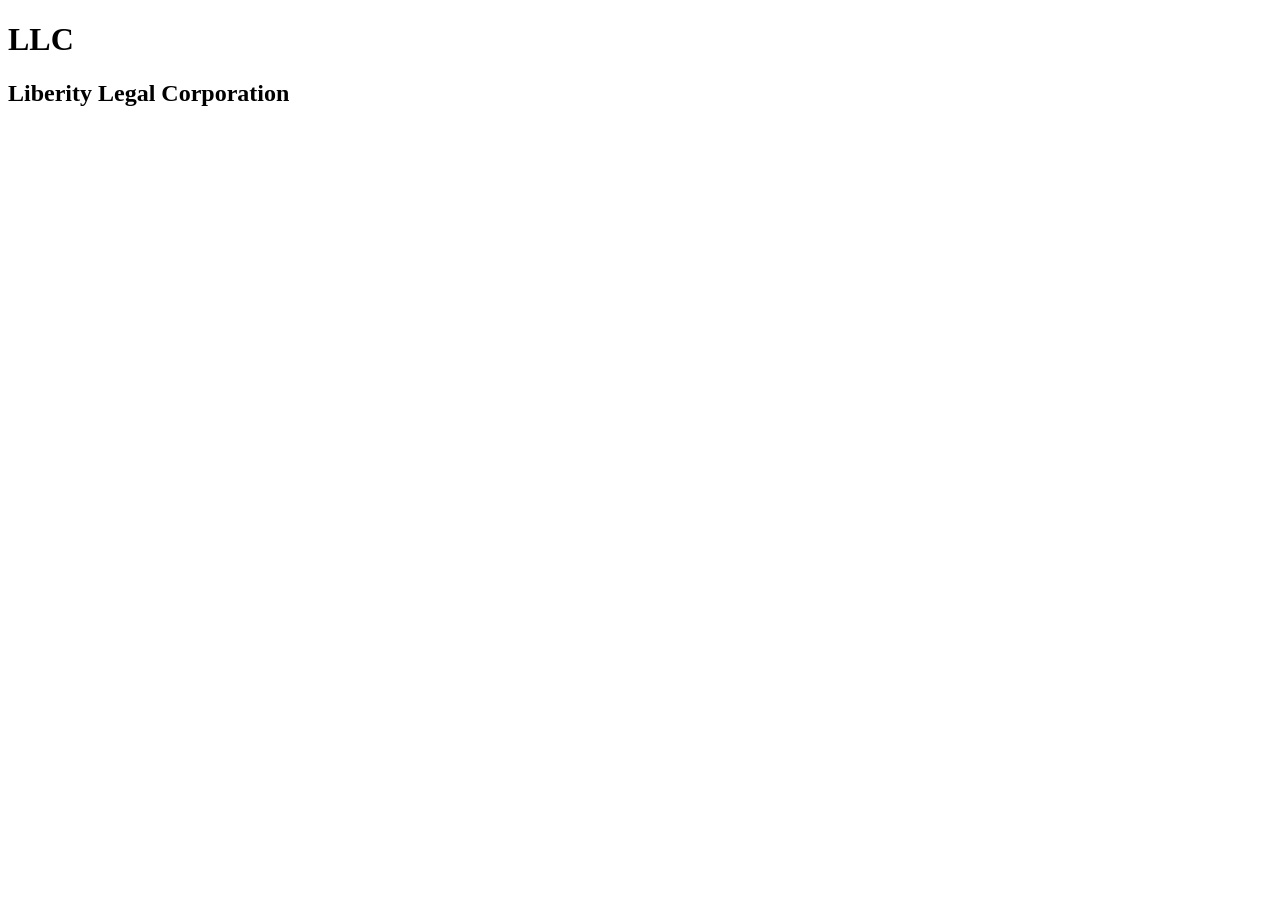
==== index (1).html @ 908a9dc0 "titulo de pagina" ====
<!DOCTYPE html>
<html lang="en">
<head>
    <meta charset="UTF-8">
    <meta name="viewport" content="width=device-width, initial-scale=1.0">
    <title>Document</title>
</head>
<body>
    <h1>LLC</h1>
    <h2>Liberity Legal Corporation</h2>
    
</body>
</html>
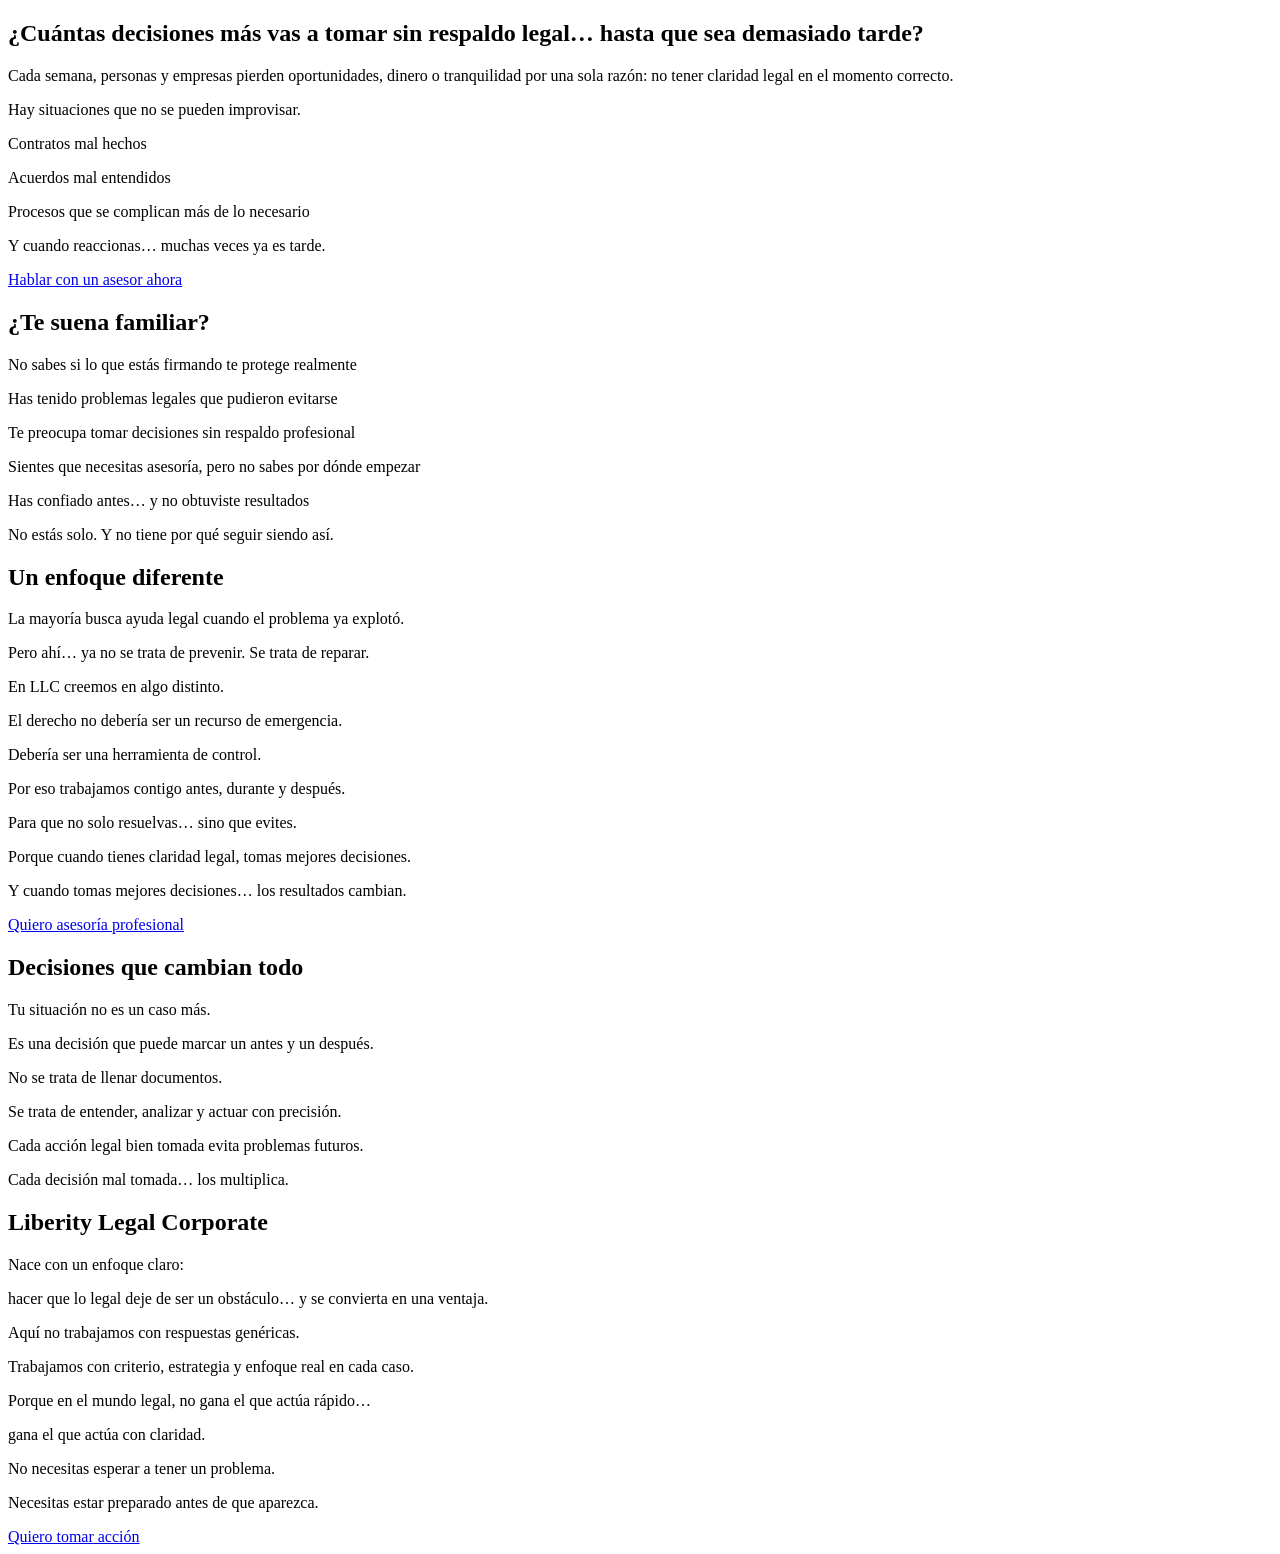
==== commit 3fbca017: "Informacion de pagina" ====
--- a/index (1).html
+++ b/index (1).html
@@ -1,13 +1,107 @@
 <!DOCTYPE html>
-<html lang="en">
+<html lang="es">
 <head>
     <meta charset="UTF-8">
     <meta name="viewport" content="width=device-width, initial-scale=1.0">
-    <title>Document</title>
+    <title>LLC - Asesoría Legal</title>
 </head>
 <body>
-    <h1>LLC</h1>
-    <h2>Liberity Legal Corporation</h2>
-    
+
+<section>
+    <div>
+        <h1>¿Cuántas decisiones más vas a tomar sin respaldo legal… hasta que sea demasiado tarde?</h1>
+        <p>Cada semana, personas y empresas pierden oportunidades, dinero o tranquilidad por una sola razón: no tener claridad legal en el momento correcto.</p>
+        <p>Hay situaciones que no se pueden improvisar.</p>
+
+        <div>
+            <p>Contratos mal hechos</p>
+            <p>Acuerdos mal entendidos</p>
+            <p>Procesos que se complican más de lo necesario</p>
+        </div>
+
+        <p>Y cuando reaccionas… muchas veces ya es tarde.</p>
+        <div>
+            <a href="#">Hablar con un asesor ahora</a>
+        </div>
+    </div>
+</section>
+
+<section>
+    <div>
+        <h2>¿Te suena familiar?</h2>
+
+        <div>
+            <p>No sabes si lo que estás firmando te protege realmente</p>
+            <p>Has tenido problemas legales que pudieron evitarse</p>
+            <p>Te preocupa tomar decisiones sin respaldo profesional</p>
+            <p>Sientes que necesitas asesoría, pero no sabes por dónde empezar</p>
+            <p>Has confiado antes… y no obtuviste resultados</p>
+        </div>
+
+        <p>No estás solo. Y no tiene por qué seguir siendo así.</p>
+    </div>
+</section>
+
+<section>
+    <div>
+        <h2>Un enfoque diferente</h2>
+
+        <p>La mayoría busca ayuda legal cuando el problema ya explotó.</p>
+        <p>Pero ahí… ya no se trata de prevenir. Se trata de reparar.</p>
+
+        <p>En LLC creemos en algo distinto.</p>
+
+        <p>El derecho no debería ser un recurso de emergencia.</p>
+        <p>Debería ser una herramienta de control.</p>
+
+        <p>Por eso trabajamos contigo antes, durante y después.</p>
+        <p>Para que no solo resuelvas… sino que evites.</p>
+
+        <p>Porque cuando tienes claridad legal, tomas mejores decisiones.</p>
+        <p>Y cuando tomas mejores decisiones… los resultados cambian.</p>
+
+        <div>
+            <a href="#">Quiero asesoría profesional</a>
+        </div>
+    </div>
+</section>
+
+<section>
+    <div>
+        <h2>Decisiones que cambian todo</h2>
+
+        <p>Tu situación no es un caso más.</p>
+        <p>Es una decisión que puede marcar un antes y un después.</p>
+
+        <p>No se trata de llenar documentos.</p>
+        <p>Se trata de entender, analizar y actuar con precisión.</p>
+
+        <p>Cada acción legal bien tomada evita problemas futuros.</p>
+        <p>Cada decisión mal tomada… los multiplica.</p>
+    </div>
+</section>
+
+<section>
+    <div>
+        <h2>Liberity Legal Corporate</h2>
+
+        <p>Nace con un enfoque claro:</p>
+        <p>hacer que lo legal deje de ser un obstáculo… y se convierta en una ventaja.</p>
+
+        <p>Aquí no trabajamos con respuestas genéricas.</p>
+        <p>Trabajamos con criterio, estrategia y enfoque real en cada caso.</p>
+
+        <p>Porque en el mundo legal, no gana el que actúa rápido…</p>
+        <p>gana el que actúa con claridad.</p>
+
+        <p>No necesitas esperar a tener un problema.</p>
+        <p>Necesitas estar preparado antes de que aparezca.</p>
+
+        <div>
+            <a href="#">Quiero tomar acción</a>
+        </div>
+    </div>
+</section>
+
 </body>
 </html>
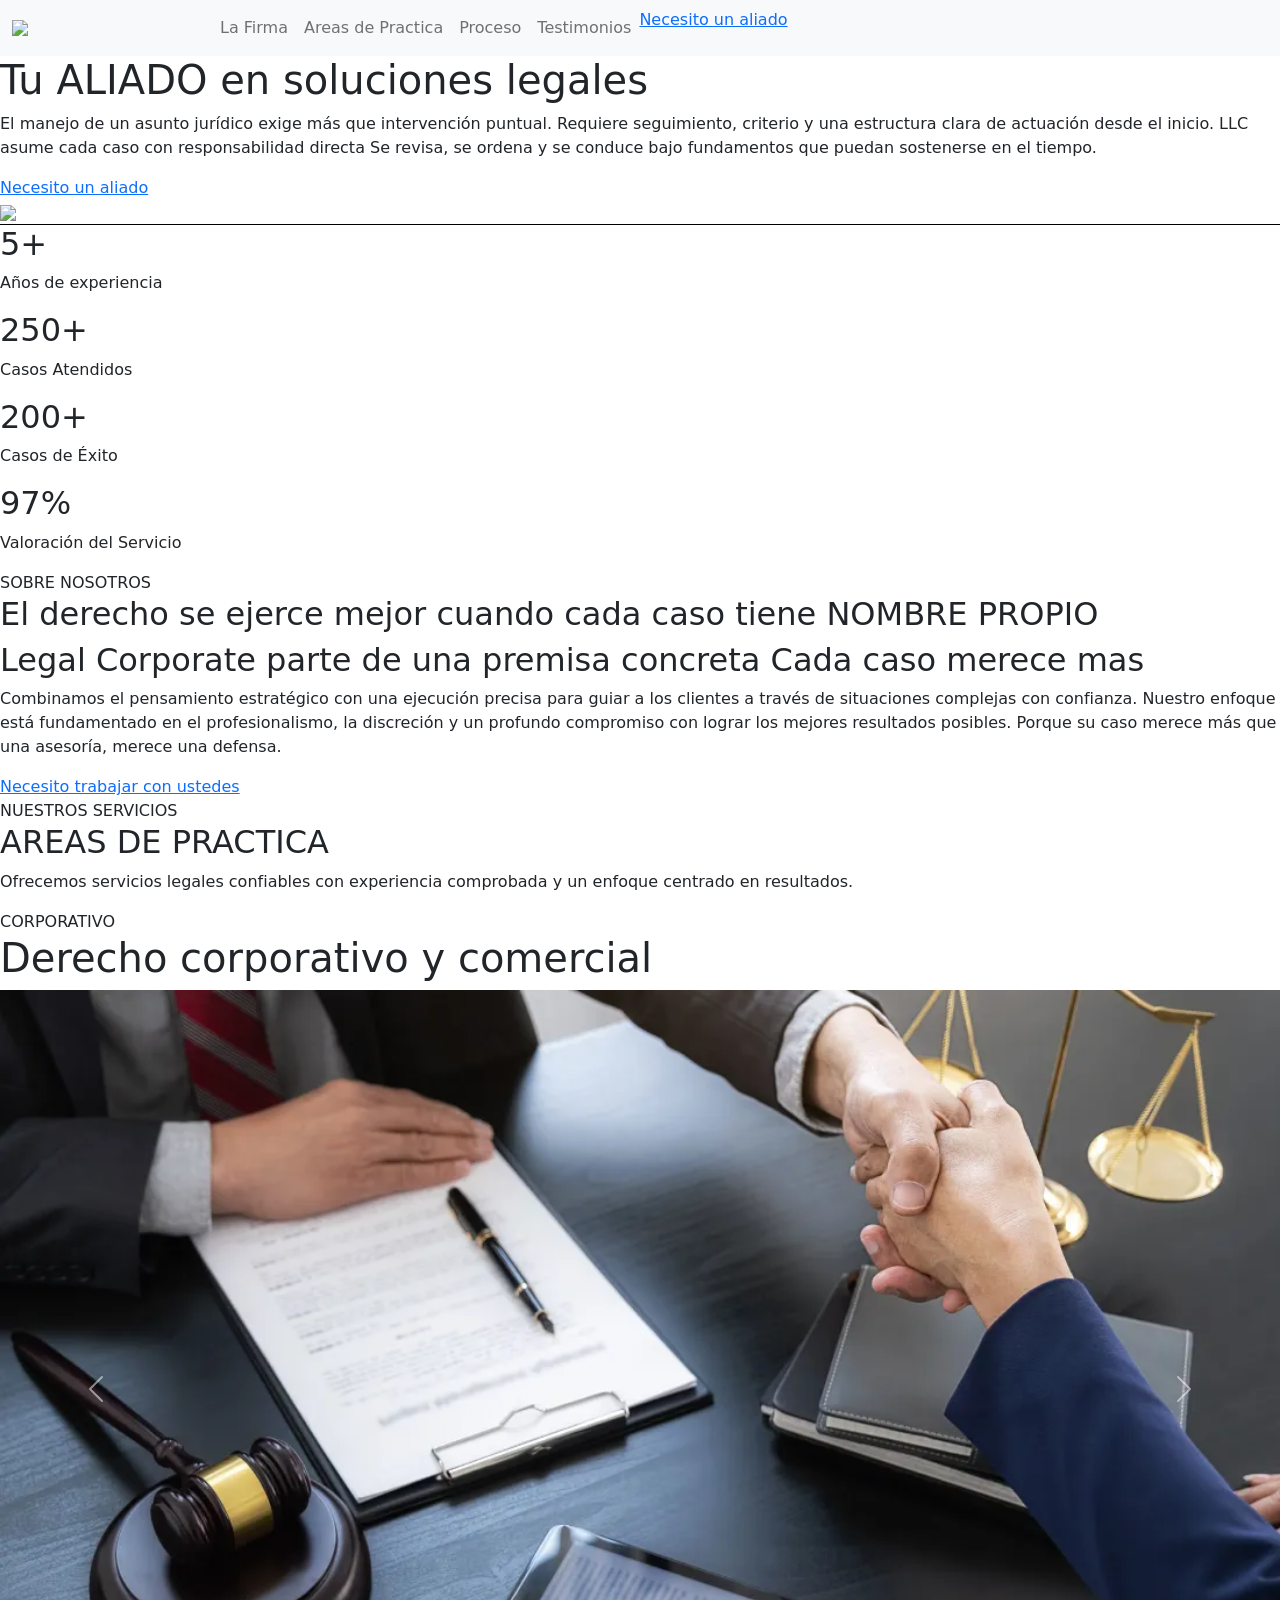
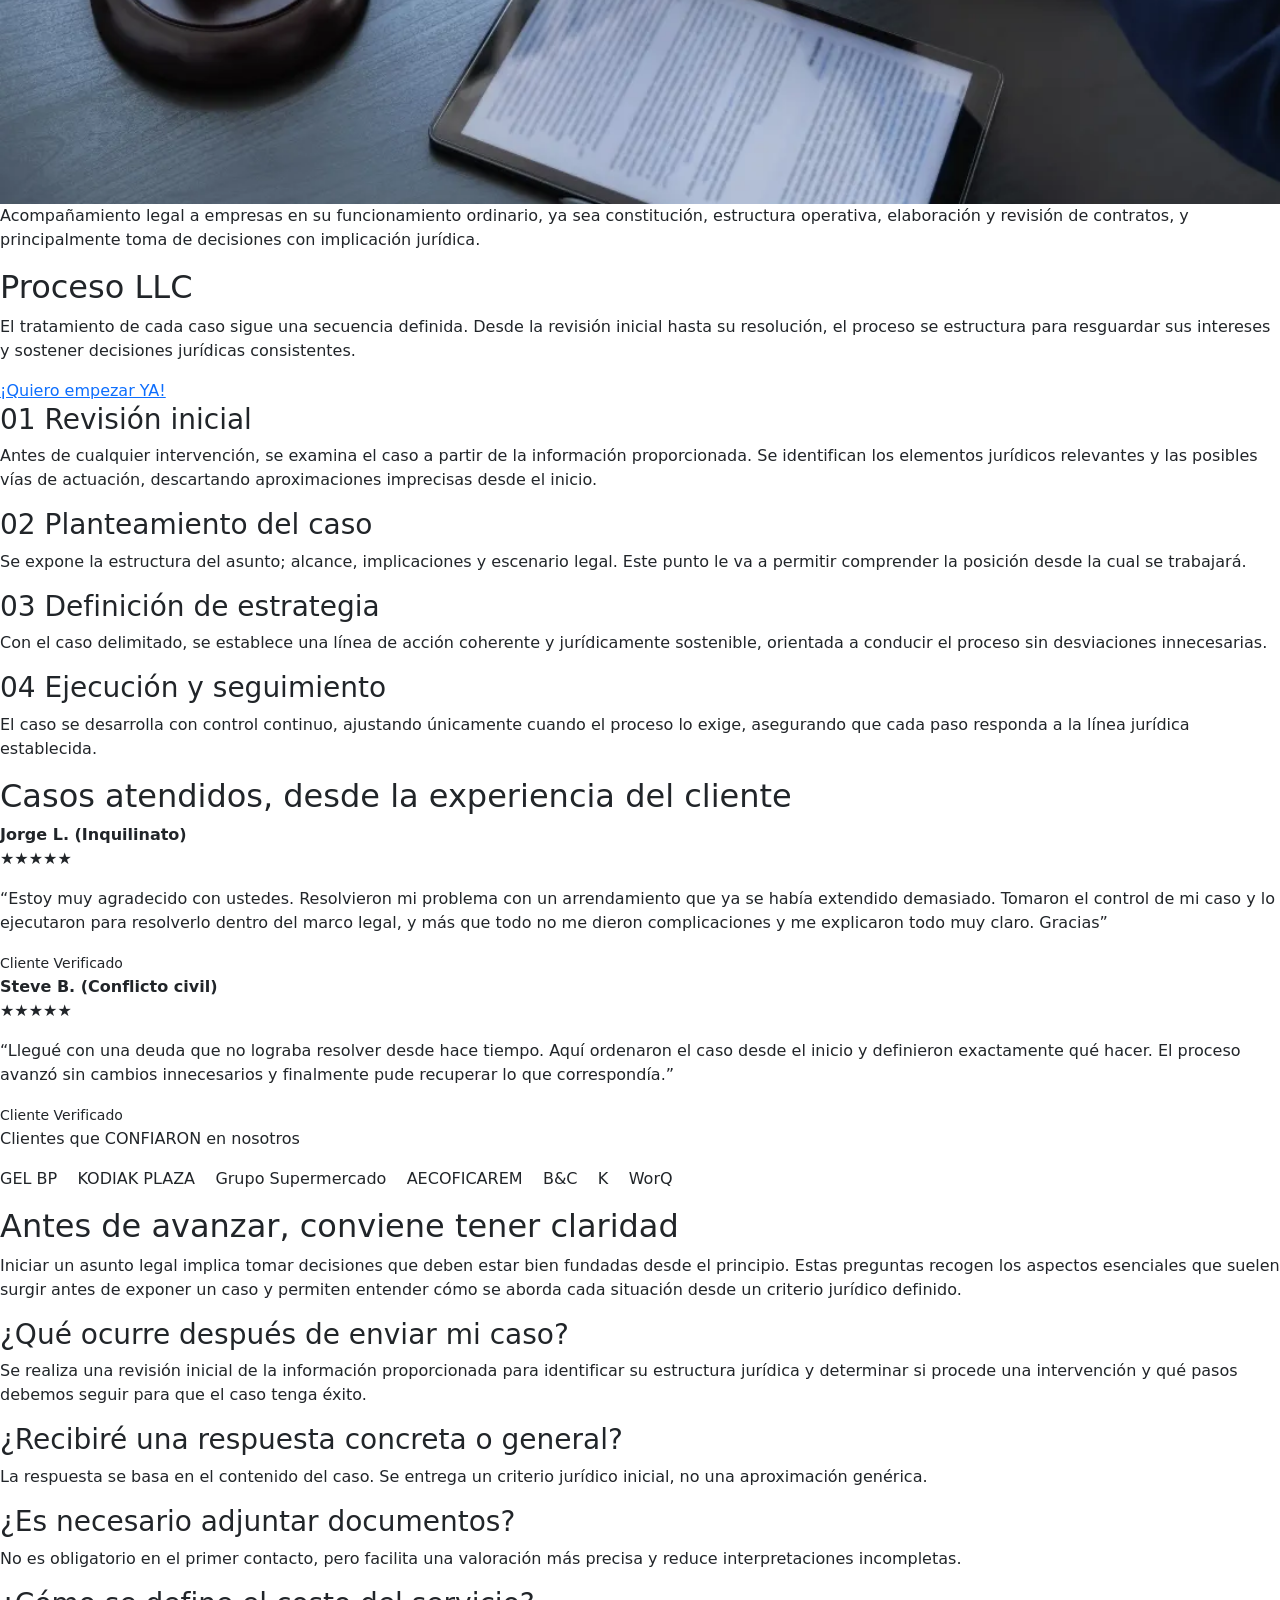
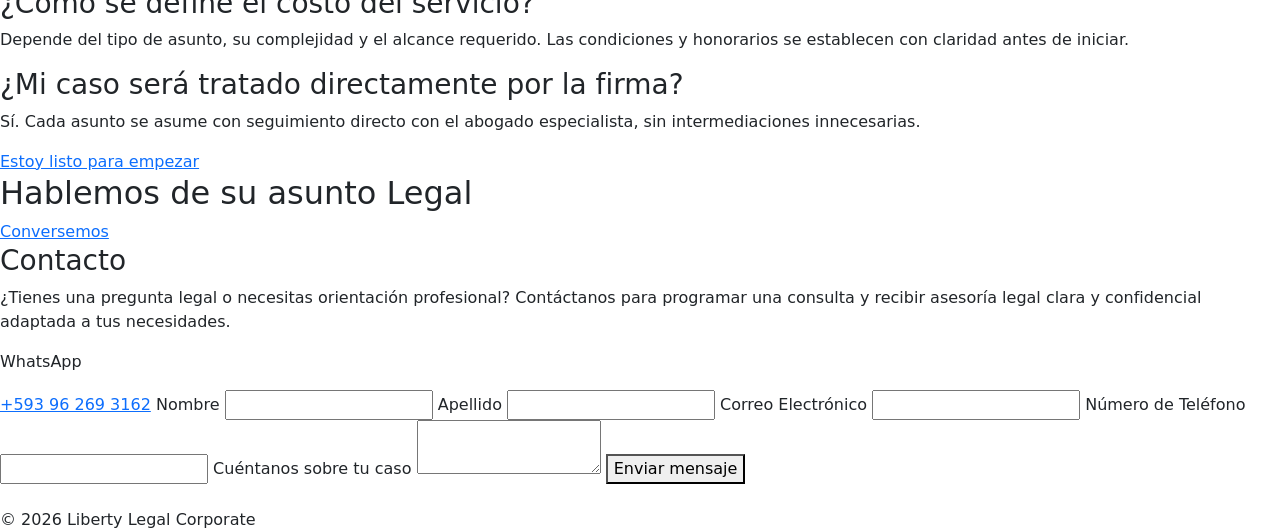
==== commit c7d30b0a: "codigo html e imagenes" ====
--- a/index (1).html
+++ b/index (1).html
@@ -1,107 +1,439 @@
 <!DOCTYPE html>
 <html lang="es">
+
 <head>
     <meta charset="UTF-8">
     <meta name="viewport" content="width=device-width, initial-scale=1.0">
+    <link rel="stylesheet" href="public/bootstrap/css/bootstrap.min.css">
+    <link rel="stylesheet" href="estilos/estilos.css">
     <title>LLC - Asesoría Legal</title>
 </head>
+
 <body>
-
-<section>
+    <nav class="navbar navbar-expand-lg navbar-light bg-light">
+        <div class="container-fluid">
+            <!--logo de la pagina-->
+            <img src="C:\xampp\htdocs\ProyectoFN\img\logo.png" width="200px">
+            <div class="collapse navbar-collapse" id="navbarNavDropdown">
+                <ul class="navbar-nav">
+                    <!--botones del menu-->
+                    <li class="nav-item">
+                        <a class="nav-link" href="#">La Firma</a>
+                    </li>
+                    <li class="nav-item">
+                        <a class="nav-link" href="#">Areas de Practica</a>
+                    </li>
+                    <li class="nav-item">
+                        <a class="nav-link" href="#">Proceso</a>
+                    </li>
+                    <li class="nav-item">
+                        <a class="nav-link" href="#">Testimonios</a>
+                    </li>
+                    <!--boton de necesito un aliado-->
+                    <a href="#formulario" class="bt-aliado">Necesito un aliado
+                        <ion-icon name="arrow-redo-outline"></ion-icon>
+                    </a>
+                    <ul class="dropdown-menu" aria-labelledby="navbarDropdownMenuLink">
+                        <li><a class="dropdown-item" href="#">Action</a></li>
+                        <li><a class="dropdown-item" href="#">Another action</a></li>
+                        <li><a class="dropdown-item" href="#">Something else here</a></li>
+                    </ul>
+                    </li>
+                </ul>
+            </div>
+        </div>
+    </nav>
     <div>
-        <h1>¿Cuántas decisiones más vas a tomar sin respaldo legal… hasta que sea demasiado tarde?</h1>
-        <p>Cada semana, personas y empresas pierden oportunidades, dinero o tranquilidad por una sola razón: no tener claridad legal en el momento correcto.</p>
-        <p>Hay situaciones que no se pueden improvisar.</p>
-
-        <div>
-            <p>Contratos mal hechos</p>
-            <p>Acuerdos mal entendidos</p>
-            <p>Procesos que se complican más de lo necesario</p>
-        </div>
-
-        <p>Y cuando reaccionas… muchas veces ya es tarde.</p>
-        <div>
-            <a href="#">Hablar con un asesor ahora</a>
-        </div>
-    </div>
-</section>
-
-<section>
-    <div>
-        <h2>¿Te suena familiar?</h2>
-
-        <div>
-            <p>No sabes si lo que estás firmando te protege realmente</p>
-            <p>Has tenido problemas legales que pudieron evitarse</p>
-            <p>Te preocupa tomar decisiones sin respaldo profesional</p>
-            <p>Sientes que necesitas asesoría, pero no sabes por dónde empezar</p>
-            <p>Has confiado antes… y no obtuviste resultados</p>
-        </div>
-
-        <p>No estás solo. Y no tiene por qué seguir siendo así.</p>
-    </div>
-</section>
-
-<section>
-    <div>
-        <h2>Un enfoque diferente</h2>
-
-        <p>La mayoría busca ayuda legal cuando el problema ya explotó.</p>
-        <p>Pero ahí… ya no se trata de prevenir. Se trata de reparar.</p>
-
-        <p>En LLC creemos en algo distinto.</p>
-
-        <p>El derecho no debería ser un recurso de emergencia.</p>
-        <p>Debería ser una herramienta de control.</p>
-
-        <p>Por eso trabajamos contigo antes, durante y después.</p>
-        <p>Para que no solo resuelvas… sino que evites.</p>
-
-        <p>Porque cuando tienes claridad legal, tomas mejores decisiones.</p>
-        <p>Y cuando tomas mejores decisiones… los resultados cambian.</p>
-
-        <div>
-            <a href="#">Quiero asesoría profesional</a>
-        </div>
-    </div>
-</section>
-
-<section>
-    <div>
-        <h2>Decisiones que cambian todo</h2>
-
-        <p>Tu situación no es un caso más.</p>
-        <p>Es una decisión que puede marcar un antes y un después.</p>
-
-        <p>No se trata de llenar documentos.</p>
-        <p>Se trata de entender, analizar y actuar con precisión.</p>
-
-        <p>Cada acción legal bien tomada evita problemas futuros.</p>
-        <p>Cada decisión mal tomada… los multiplica.</p>
-    </div>
-</section>
-
-<section>
-    <div>
-        <h2>Liberity Legal Corporate</h2>
-
-        <p>Nace con un enfoque claro:</p>
-        <p>hacer que lo legal deje de ser un obstáculo… y se convierta en una ventaja.</p>
-
-        <p>Aquí no trabajamos con respuestas genéricas.</p>
-        <p>Trabajamos con criterio, estrategia y enfoque real en cada caso.</p>
-
-        <p>Porque en el mundo legal, no gana el que actúa rápido…</p>
-        <p>gana el que actúa con claridad.</p>
-
-        <p>No necesitas esperar a tener un problema.</p>
-        <p>Necesitas estar preparado antes de que aparezca.</p>
-
-        <div>
-            <a href="#">Quiero tomar acción</a>
-        </div>
-    </div>
-</section>
-
+        <!--Sección 1: Hero-->
+        <h1>Tu ALIADO en soluciones legales</h1>
+        <p>El manejo de un asunto jurídico exige más que intervención puntual. Requiere
+            seguimiento, criterio y una estructura clara de actuación desde el inicio. LLC
+            asume cada caso con responsabilidad directa
+            Se revisa, se ordena y se conduce bajo fundamentos que puedan sostenerse en
+            el tiempo.</p>
+        <!--boton de necesito un aliado
+        y al aplastar redirige a la clase formulario-->
+        <!--en estilos css se da la apariencia de botton-->
+        <a href="#formulario" class="bt-aliado">
+            Necesito un aliado <ion-icon name="arrow-redo-outline"></ion-icon>
+        </a>
+        <!--imagen de logo en version grande-->
+        <div clas="logo-grande">
+            <img src="C:\xampp\htdocs\ProyectoFN\img\logo grande.png" width="25%">
+        </div>
+        <hr>
+    </div>
+    <!--Sección 2: Base y Trayectoria-->
+    <section class="bases">
+        <div class="base">
+            <h2>5+</h2>
+            <p>Años de experiencia</p>
+        </div>
+        <div class="base">
+            <h2>250+</h2>
+            <p>Casos Atendidos</p>
+        </div>
+        <div class="base">
+            <h2>200+</h2>
+            <p>Casos de Éxito</p>
+        </div>
+        <div class="base">
+            <h2>97%</h2>
+            <p>Valoración del Servicio</p>
+        </div>
+    </section>
+    <!--Sección 3: Sobre Nosotros-->
+    <!--etiqueta sobre nosotros-->
+    <div class="sobre-nosotros">
+        SOBRE NOSOTROS
+        <h2>El derecho se ejerce mejor cuando cada caso tiene
+            <span>NOMBRE PROPIO</span>
+        </h2>
+    </div>
+    <div class="sobre-liberity">
+        <h2>Legal Corporate parte de una premisa concreta
+            <span>Cada caso merece mas</span>
+        </h2>
+        <div class="realizar">
+            <p>Combinamos el pensamiento estratégico con una ejecución precisa para guiar a
+                los clientes a través de situaciones complejas con confianza. Nuestro enfoque
+                está fundamentado en el profesionalismo, la discreción y un profundo
+                compromiso con lograr los mejores resultados posibles. Porque su caso merece
+                más que una asesoría, merece una defensa.</p>
+        </div>
+        <a href="#formulario" class="trabajar">
+            Necesito trabajar con ustedes<ion-icon name="arrow-redo-outline"></ion-icon>
+        </a>
+    </div>
+    <!--Sección 4: Areas de Intervención  -->
+    <div class="sobre-nosotros">
+        <div class="nuestros-servicios">
+            NUESTROS SERVICIOS
+        </div>
+        <h2>AREAS DE PRACTICA
+        </h2>
+    </div>
+    <div class="servicios">
+        <p>Ofrecemos servicios legales confiables con experiencia comprobada y un
+            enfoque centrado en resultados. </p>
+    </div>
+
+    <!--carrusel de fotos-->
+    <!--carrusel de fotos-->
+    <div id="carouselExampleControlsNoTouching" class="carousel slide" data-bs-touch="false" data-bs-interval="false">
+        <div class="carousel-inner">
+            <div class="carousel-item active">
+                <!-- Área Corporativo -->
+                <div class="corporativo">
+                    CORPORATIVO
+                    <h1>Derecho corporativo y comercial</h1>
+                    <img src="img/derechocorporativo.webp" class="d-block w-100" alt="Derecho corporativo">
+                    <p>
+                        Acompañamiento legal a empresas en su funcionamiento ordinario, ya sea constitución,
+                        estructura operativa, elaboración y revisión de contratos, y principalmente toma de
+                        decisiones con implicación jurídica.
+                    </p>
+                </div>
+            </div>
+            <div class="carousel-item">
+                <!-- Área Civil -->
+                <div class="civil">
+                    CIVIL
+                    <h1>Relaciones y obligaciones</h1>
+                    <img src="img/relacionesyobligaciones.jpg" class="d-block w-100" alt="Relaciones y obligaciones">
+                    <p>
+                        Intervención en conflictos derivados de deudas, incumplimientos y responsabilidades civiles,
+                        estableciendo una base legal clara para su resolución o reclamación.
+                    </p>
+                </div>
+            </div>
+            <div class="carousel-item">
+                <!-- Área Laboral -->
+                <div class="laboral">
+                    LABORAL
+                    <h1>Empleador y trabajador</h1>
+                    <img src="img/laboral.webp" class="d-block w-100" alt="Derecho laboral">
+                    <p>
+                        Asesoría en contratación, terminación laboral, conflictos individuales y cumplimiento
+                        de obligaciones laborales.
+                    </p>
+                </div>
+            </div>
+            <div class="carousel-item">
+                <!-- Área Societario -->
+                <div class="societario">
+                    SOCIETARIO
+                    <h1>Estructura y dinámica empresarial</h1>
+                    <img src="img/societario.webp" class="d-block w-100" alt="Societario">
+                    <p>
+                        Asesoría en la organización interna de sociedades, relaciones entre socios, reformas
+                        estatutarias
+                        y resolución de conflictos corporativos.
+                    </p>
+                </div>
+            </div>
+            <div class="carousel-item">
+                <!-- Área Tributario -->
+                <div class="tributario">
+                    TRIBUTARIO
+                    <h1>Obligaciones fiscales</h1>
+                    <img src="img/tributario.webp" class="d-block w-100" alt="Tributario">
+                    <p>
+                        Análisis y cumplimiento de cargas tributarias, planificación fiscal y atención de requerimientos
+                        de la administración.
+                    </p>
+                </div>
+            </div>
+            <div class="carousel-item">
+                <!-- Área Inquilinato -->
+                <div class="inquilinato">
+                    INQUILINATO
+                    <h1>Arrendamientos y conflictos derivados</h1>
+                    <img src="img/inquilinato.jpg" class="d-block w-100" alt="Inquilinato">
+                    <p>
+                        Gestión de relaciones entre arrendador e inquilino, cumplimiento de contratos, recuperación de
+                        inmuebles
+                        y resolución de controversias bajo el marco legal vigente.
+                    </p>
+                </div>
+            </div>
+            <div class="carousel-item">
+                <!-- Área Recuperación de Cartera -->
+                <div class="cartera">
+                    RECUPERACIÓN DE CARTERA
+                    <h1>Obligaciones pendientes</h1>
+                    <img src="img/cartera.webp" class="d-block w-100" alt="Recuperación de cartera">
+                    <p>
+                        Estructuración de procesos para el cobro de deudas, priorizando vías legales que permitan una
+                        recuperación efectiva.
+                    </p>
+                </div>
+            </div>
+            <div class="carousel-item">
+                <!-- Área Familia -->
+                <div class="familia">
+                    FAMILIA
+                    <h1>Relaciones jurídicas personales</h1>
+                    <img src="img/familia.jpg" class="d-block w-100" alt="Familia">
+                    <p>
+                        Procesos de divorcio, pensiones y custodia abordados con criterio jurídico claro, buscando
+                        ordenar
+                        situaciones que requieren estabilidad legal.
+                    </p>
+                </div>
+            </div>
+            <div class="carousel-item">
+                <!-- Área Sucesorio -->
+                <div class="sucesorio">
+                    SUCESORIO
+                    <h1>Transmisión y orden patrimonial</h1>
+                    <img src="img/sucesorio.webp" class="d-block w-100" alt="Sucesorio">
+                    <p>
+                        Asesoría en procesos de herencia, partición de bienes y planificación sucesoria, estableciendo
+                        una
+                        distribución clara del patrimonio conforme a derecho y evitando conflictos entre interesados.
+                    </p>
+                </div>
+            </div>
+            <div class="carousel-item">
+                <!-- Área Propiedad Intelectual -->
+                <div class="propiedad-intelectual">
+                    PROPIEDAD INTELECTUAL
+                    <h1>Protección de activos intangibles</h1>
+                    <img src="img/propiedadintelectual.webp" class="d-block w-100" alt="Propiedad intelectual">
+                    <p>
+                        Registro y defensa de derechos sobre marcas, obras y creaciones, garantizando su uso exclusivo
+                        y evitando vulneraciones.
+                    </p>
+                </div>
+            </div>
+            <div class="carousel-item">
+                <!-- Área Administrativo -->
+                <div class="administrativo">
+                    ADMINISTRATIVO
+                    <h1>Administración con entidades del Estado</h1>
+                    <img src="img/administrativo.webp" class="d-block w-100" alt="Administrativo">
+                    <p>
+                        Gestión de procedimientos administrativos, recursos y defensa ante actuaciones de entidades del
+                        Estado.
+                    </p>
+                </div>
+            </div>
+            <div class="carousel-item">
+                <!-- Área Derecho de Competencia -->
+                <div class="competencia">
+                    DERECHO DE COMPETENCIA
+                    <h1>Regulación del mercado</h1>
+                    <img src="img/competencia.webp" class="d-block w-100" alt="Derecho de competencia">
+                    <p>
+                        Asesoría en prácticas comerciales, prevención de conductas restrictivas y cumplimiento de
+                        normativa
+                        de competencia.
+                    </p>
+                </div>
+            </div>
+        </div>
+        <button class="carousel-control-prev" type="button" data-bs-target="#carouselExampleControlsNoTouching"
+            data-bs-slide="prev">
+            <span class="carousel-control-prev-icon" aria-hidden="true"></span>
+            <span class="visually-hidden">Anterior</span>
+        </button>
+        <button class="carousel-control-next" type="button" data-bs-target="#carouselExampleControlsNoTouching"
+            data-bs-slide="next">
+            <span class="carousel-control-next-icon" aria-hidden="true"></span>
+            <span class="visually-hidden">Siguiente</span>
+        </button>
+    </div>
+    <!--Procesos LLC-->
+    <section>
+        <h2>Proceso LLC</h2>
+
+        <p>
+            El tratamiento de cada caso sigue una secuencia definida. Desde la revisión inicial hasta su resolución,
+            el proceso se estructura para resguardar sus intereses y sostener decisiones jurídicas consistentes.
+        </p>
+
+        <a href="#formulario" class="bt-aliado">¡Quiero empezar YA!
+            <ion-icon name="arrow-redo-outline"></ion-icon></a>
+
+        <div>
+            <h3>01 Revisión inicial</h3>
+            <p>Antes de cualquier intervención, se examina el caso a partir de la información proporcionada. Se
+                identifican los elementos jurídicos relevantes y las posibles vías de actuación, descartando
+                aproximaciones imprecisas desde el inicio.</p>
+        </div>
+
+        <div>
+            <h3>02 Planteamiento del caso</h3>
+            <p>Se expone la estructura del asunto; alcance, implicaciones y escenario legal. Este punto le va a
+                permitir
+                comprender la posición desde la cual se trabajará.</p>
+        </div>
+
+        <div>
+            <h3>03 Definición de estrategia</h3>
+            <p>Con el caso delimitado, se establece una línea de acción coherente y jurídicamente sostenible,
+                orientada
+                a conducir el proceso sin desviaciones innecesarias.</p>
+        </div>
+
+        <div>
+            <h3>04 Ejecución y seguimiento</h3>
+            <p>El caso se desarrolla con control continuo, ajustando únicamente cuando el proceso lo exige,
+                asegurando
+                que cada paso responda a la línea jurídica establecida.</p>
+        </div>
+    </section>
+
+    <!--testimonios-->
+    <section>
+        <h2>Casos atendidos, desde la experiencia del cliente</h2>
+
+        <div>
+            <strong>Jorge L. (Inquilinato)</strong>
+            <p>★★★★★</p>
+            <p>“Estoy muy agradecido con ustedes. Resolvieron mi problema con un arrendamiento que ya se había
+                extendido
+                demasiado. Tomaron el control de mi caso y lo ejecutaron para resolverlo dentro del marco legal, y
+                más
+                que todo no me dieron complicaciones y me explicaron todo muy claro. Gracias”</p>
+            <small>Cliente Verificado</small>
+        </div>
+
+        <div>
+            <strong>Steve B. (Conflicto civil)</strong>
+            <p>★★★★★</p>
+            <p>“Llegué con una deuda que no lograba resolver desde hace tiempo. Aquí ordenaron el caso desde el
+                inicio y
+                definieron exactamente qué hacer. El proceso avanzó sin cambios innecesarios y finalmente pude
+                recuperar
+                lo que correspondía.”</p>
+            <small>Cliente Verificado</small>
+        </div>
+    </section>
+
+    <!--Clientes que confiaron-->
+    <section>
+        <p>Clientes que CONFIARON en nosotros</p>
+        <p>GEL BP &nbsp;&nbsp; KODIAK PLAZA &nbsp;&nbsp; Grupo Supermercado &nbsp;&nbsp; AECOFICAREM &nbsp;&nbsp;
+            B&amp;C &nbsp;&nbsp; K &nbsp;&nbsp; WorQ</p>
+    </section>
+
+    <!--FAQS-->
+    <section>
+        <h2>Antes de avanzar, conviene tener claridad</h2>
+
+        <p>
+            Iniciar un asunto legal implica tomar decisiones que deben estar bien fundadas desde
+            el principio. Estas preguntas recogen los aspectos esenciales que suelen surgir antes de
+            exponer un caso y permiten entender cómo se aborda cada situación desde un criterio
+            jurídico definido.
+        </p>
+
+        <h3>¿Qué ocurre después de enviar mi caso?</h3>
+        <p>Se realiza una revisión inicial de la información proporcionada para identificar su estructura jurídica y
+            determinar si procede una intervención y qué pasos debemos seguir para que el caso tenga éxito.</p>
+
+        <h3>¿Recibiré una respuesta concreta o general?</h3>
+        <p>La respuesta se basa en el contenido del caso. Se entrega un criterio jurídico inicial, no una
+            aproximación
+            genérica.</p>
+
+        <h3>¿Es necesario adjuntar documentos?</h3>
+        <p>No es obligatorio en el primer contacto, pero facilita una valoración más precisa y reduce
+            interpretaciones
+            incompletas.</p>
+
+        <h3>¿Cómo se define el costo del servicio?</h3>
+        <p>Depende del tipo de asunto, su complejidad y el alcance requerido. Las condiciones y honorarios se
+            establecen
+            con claridad antes de iniciar.</p>
+
+        <h3>¿Mi caso será tratado directamente por la firma?</h3>
+        <p>Sí. Cada asunto se asume con seguimiento directo con el abogado especialista, sin intermediaciones
+            innecesarias.</p>
+
+        <a href="#formulario" class="bt-empezar">Estoy listo para empezar
+            <ion-icon name="arrow-redo-outline"></ion-icon></a>
+    </section>
+
+    <!--Contactos-->
+    <section>
+        <form id="formulario" class="formulario">
+            <h2>Hablemos de su asunto Legal</h2>
+            <a href="#formulario" class="bt-conversemos">Conversemos
+                <ion-icon name="arrow-redo-outline"></ion-icon></a>
+            <h3>Contacto</h3>
+            <p>¿Tienes una pregunta legal o necesitas orientación profesional? Contáctanos para programar una consulta y
+                recibir asesoría legal clara y confidencial adaptada a tus necesidades.</p>
+            <p>WhatsApp</p>
+            <a href="https://wa.me/593962693162">+593 96 269 3162</a>
+            <form>
+                <label>Nombre</label>
+                <input type="text">
+                <label>Apellido</label>
+                <input type="text">
+                <label>Correo Electrónico</label>
+                <input type="email">
+                <label>Número de Teléfono</label>
+                <input type="tel">
+                <label>Cuéntanos sobre tu caso</label>
+                <textarea></textarea>
+                <button type="submit">Enviar mensaje</button>
+            </form>
+
+            <img src="" alt="">
+    </section>
+
+    <!-- Footer -->
+    <footer>
+        © 2026 Liberty Legal Corporate
+    </footer>
+    </form>
+
+    <script src="public/bootstrap/js/bootstrap.bundle.min.js"></script>
+    <script type="module" src="https://unpkg.com/ionicons@7.1.0/dist/ionicons/ionicons.esm.js"></script>
+    <script nomodule src="https://unpkg.com/ionicons@7.1.0/dist/ionicons/ionicons.js"></script>
 </body>
+
 </html>
--- a/estilos/estilos.css
+++ b/estilos/estilos.css
@@ -0,0 +1,38 @@
+/*al agregar ya los estilso a este hr le cambian solo el color a blanco le puse
+de color negro para q se pueda ver ya q le pongan los colores q son solo le
+cambian a blanco*/
+
+hr {
+  all: unset;              /* elimina TODOS los estilos por defecto */
+  display: block;          /* lo convierte en bloque */
+  width: auto;             /* ancho de la linea */
+  height: 6px;             /* grosor de la línea */
+  background-color: black;  /* color negro sólido */
+}
+/*eso es para q se hagan lo de experiencia y eso horizonatl y al centro estaba probando nomas jaja
+ya miren si le cambian esto y hacen uno ustedes porq no sabia como hacer bien esto
+.bases {
+  display: flex;               /* coloca los bloques en fila 
+  justify-content: space-around;
+  align-items: center;
+  color: black;                 /* texto blanco 
+  padding: 30px 20px;
+}
+
+.base {
+  text-align: center;
+}
+
+.base h2 {
+  font-size: 45px;           /* tamaño grande para la cifra 
+  margin: 0;
+  font-weight: bold;
+}
+
+.base p {
+  margin: 5px 0 0;
+  font-size: 16px;
+}
+
+
+
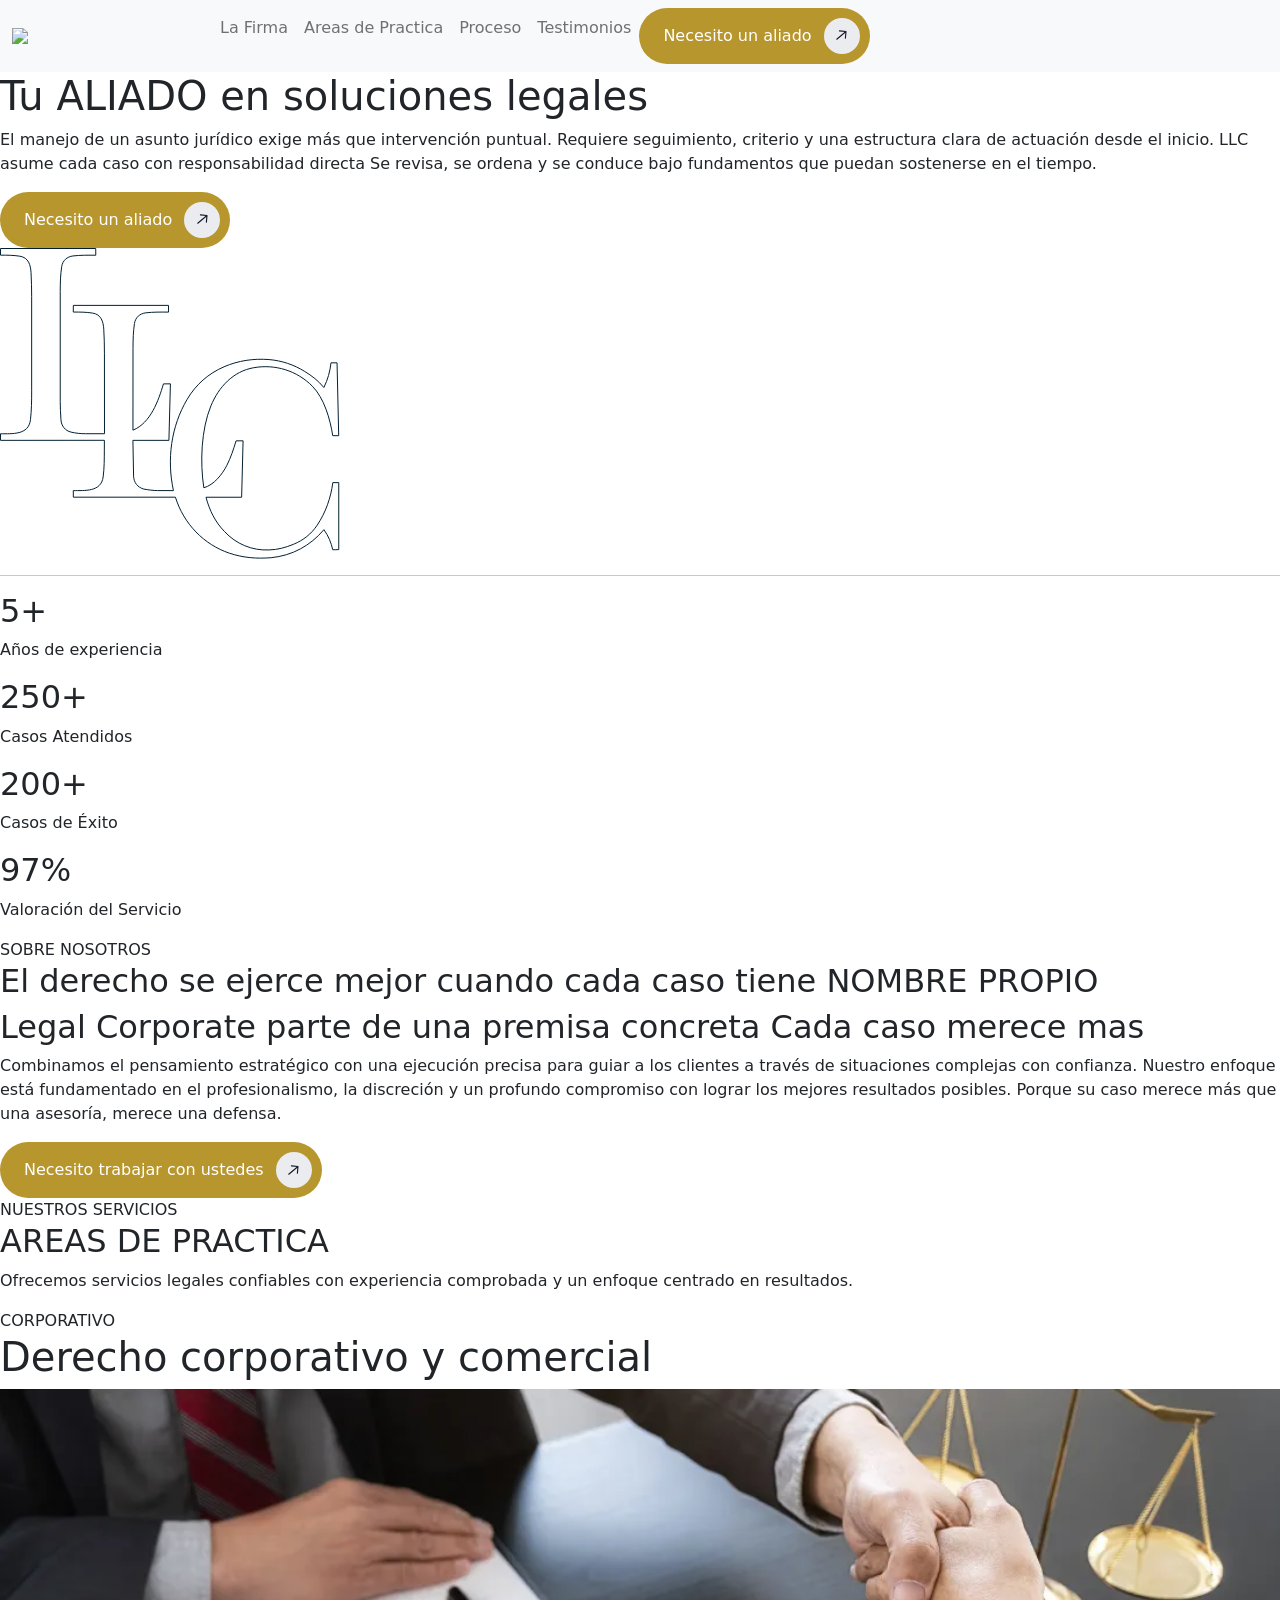
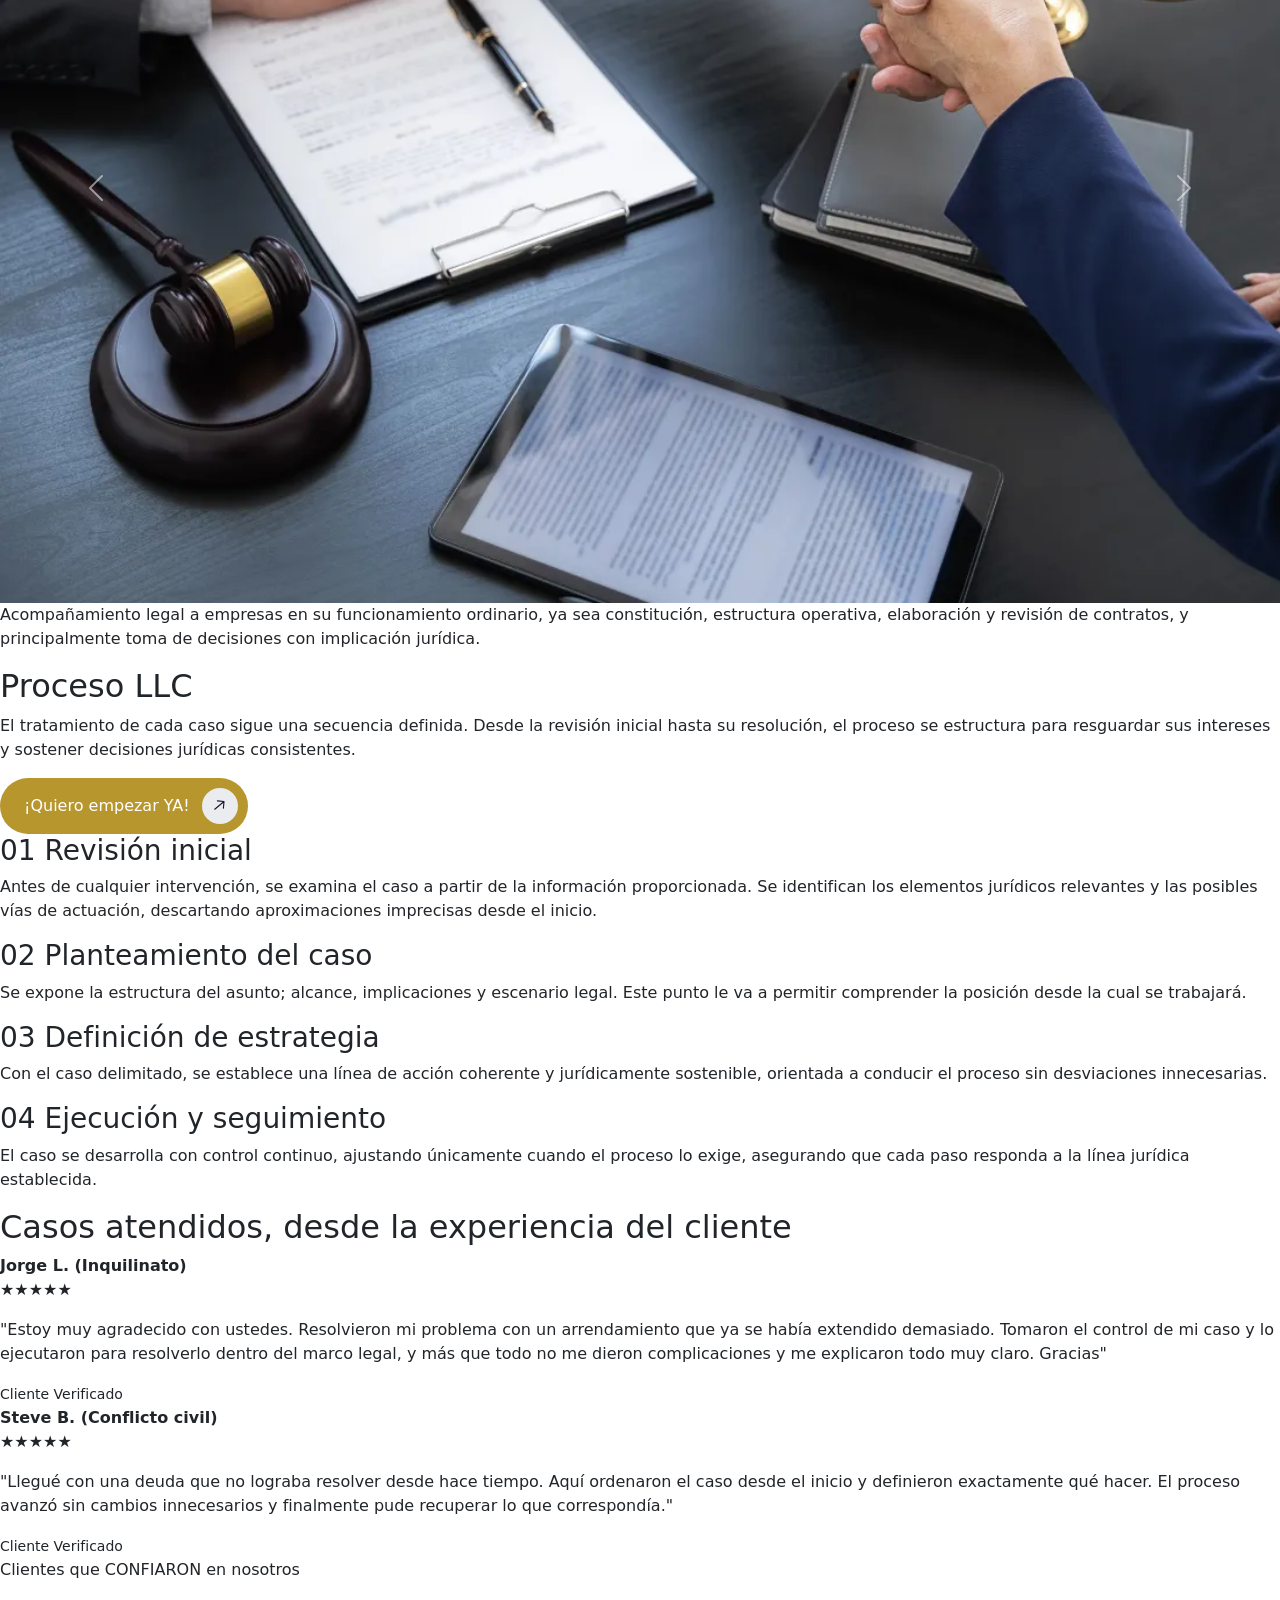
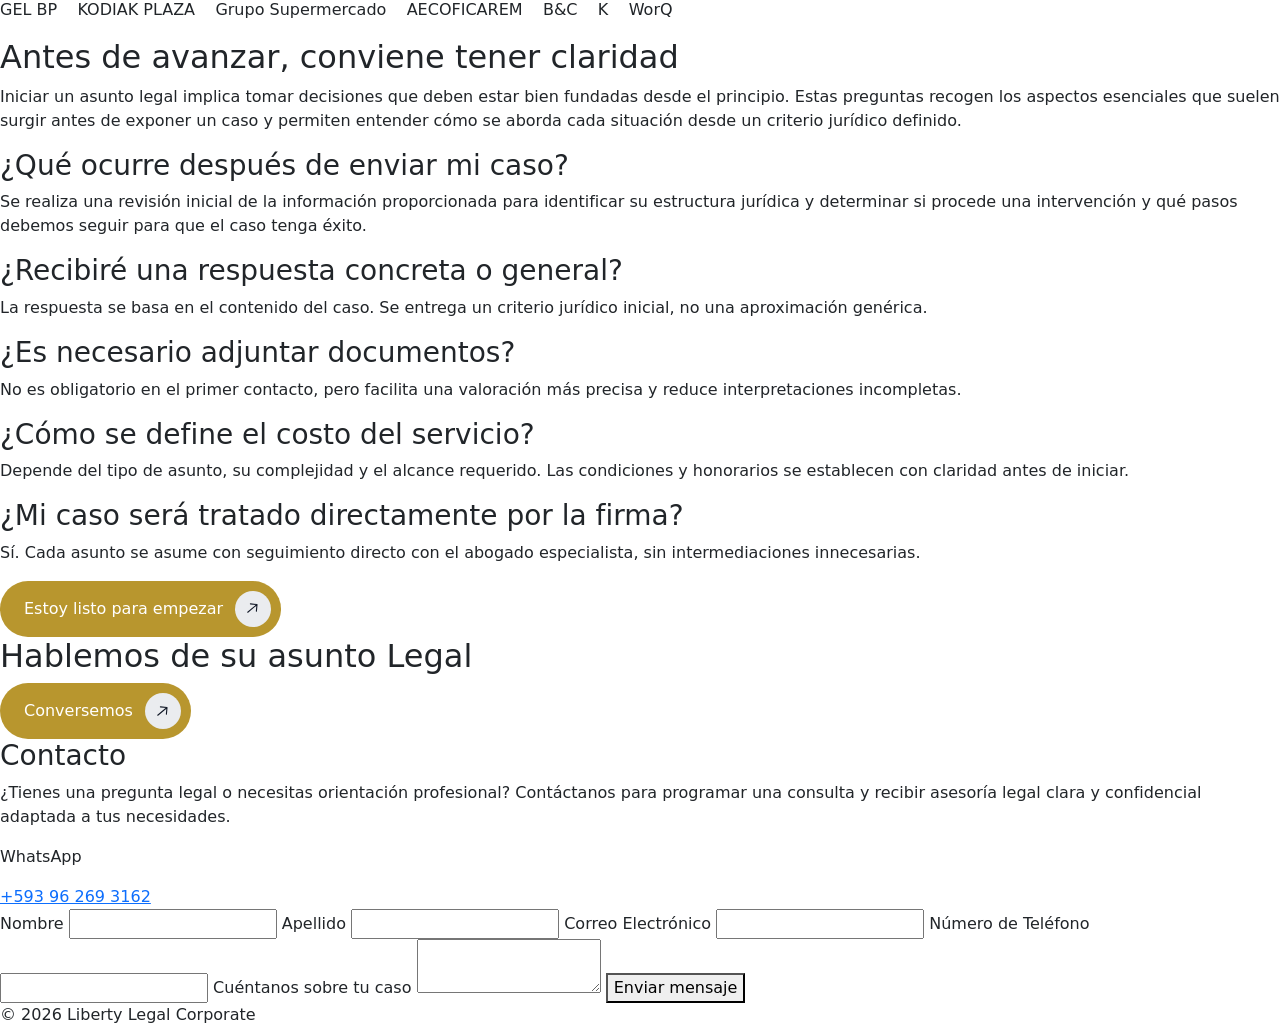
==== commit 49449d03: "html corregido y boton global" ====
--- a/index (1).html
+++ b/index (1).html
@@ -13,7 +13,7 @@
     <nav class="navbar navbar-expand-lg navbar-light bg-light">
         <div class="container-fluid">
             <!--logo de la pagina-->
-            <img src="C:\xampp\htdocs\ProyectoFN\img\logo.png" width="200px">
+            <img src="/img/logo menu.webp" width="200px">
             <div class="collapse navbar-collapse" id="navbarNavDropdown">
                 <ul class="navbar-nav">
                     <!--botones del menu-->
@@ -31,7 +31,7 @@
                     </li>
                     <!--boton de necesito un aliado-->
                     <a href="#formulario" class="bt-aliado">Necesito un aliado
-                        <ion-icon name="arrow-redo-outline"></ion-icon>
+                        <span class="icono-flecha"></span>
                     </a>
                     <ul class="dropdown-menu" aria-labelledby="navbarDropdownMenuLink">
                         <li><a class="dropdown-item" href="#">Action</a></li>
@@ -55,11 +55,14 @@
         y al aplastar redirige a la clase formulario-->
         <!--en estilos css se da la apariencia de botton-->
         <a href="#formulario" class="bt-aliado">
-            Necesito un aliado <ion-icon name="arrow-redo-outline"></ion-icon>
+            Necesito un aliado <span class="icono-flecha"></span>
         </a>
         <!--imagen de logo en version grande-->
-        <div clas="logo-grande">
-            <img src="C:\xampp\htdocs\ProyectoFN\img\logo grande.png" width="25%">
+        <div class="logo-grande">
+            <svg width="340" height="311" viewBox="0 0 340 311" fill="none" xmlns="http://www.w3.org/2000/svg">
+            <path d="M332.729 187.647C330.099 170.996 324.219 150.156 312.304 138.159C296.985 122.697 275.218 115.922 253.812 119.697C233.077 123.317 218.635 139.089 210.898 157.913C201.149 181.7 199.911 214.331 203.832 239.773C213.838 237.033 222.4 226.225 226.836 217.382C230.808 209.47 233.438 201.558 236.069 192.87L243.084 192.819L241.64 249.237H205.998C209.454 262.372 215.282 274.111 224.515 283.522C236.12 296.088 252.007 302.708 269.132 301.932C277.849 301.725 285.74 299.501 293.735 296.192C303.329 292.21 311.375 285.953 317.204 277.162C325.766 264.337 330.821 249.806 332.833 234.602L338.764 234.654V301.57C336.804 301.725 334.896 301.777 332.729 301.725C331.079 294.382 328.397 287.866 323.909 281.661C310.344 297.795 292.033 307.672 271.195 309.689C257.01 310.878 243.135 309.792 229.57 305.241C203.728 296.554 183.664 275.714 175.411 249.185H73.3346L73.283 242.618C84.4758 242.411 101.136 244.221 103.148 228.966C104.334 220.071 104.282 211.176 104.334 202.127L104.386 192.301L0.555486 192.353L0.503906 185.786C11.903 185.631 28.6665 187.389 30.4718 171.72C31.555 162.101 31.6581 152.741 31.6581 142.864V48.334C31.6581 40.2669 31.4518 32.7686 31.0392 24.8048C30.6265 17.048 28.5633 9.60139 19.8979 8.20515C13.3473 7.1709 7.20928 7.1709 0.503906 7.1709L0.555486 0.5H95.7202L95.7718 7.22262C87.9317 7.17091 80.6074 7.06748 72.9735 7.94659C67.0419 8.67056 62.6576 12.4973 61.6776 18.6511C60.4396 26.8216 60.2333 34.8888 60.2333 43.473V153.465C60.2333 159.878 60.5428 165.566 60.9554 171.823C61.3165 177.822 65.0818 182.735 71.1167 184.131C75.7588 185.217 80.6074 185.734 85.5074 185.734H104.489L104.437 105.218C104.437 96.9954 104.231 89.342 103.767 81.1714C103.302 73.518 101.085 66.4334 92.677 65.0888C86.1264 64.0546 79.9884 64.0546 73.283 64.0546L73.3346 57.3837H168.499L168.551 64.1063C160.711 64.0546 153.386 63.9512 145.753 64.8303C139.821 65.5542 135.437 69.381 134.457 75.5348C133.219 83.6536 133.012 91.7725 133.012 100.305L132.961 182.166C150.601 175.029 158.441 152.741 163.445 135.883L170.408 135.831L168.912 192.353H132.909L133.58 228.19C133.838 234.602 137.603 239.36 143.793 241.066C148.332 241.894 152.974 242.566 157.668 242.566L173.451 242.618C166.694 211.642 171.027 178.494 187.223 151.19C195.94 136.504 208.474 125.489 224.051 118.766C238.338 112.613 253.503 110.337 269.08 111.578C282.027 112.664 293.838 116.698 304.773 123.472C311.891 127.868 318.236 132.625 323.858 139.503C327.881 131.488 329.996 123.576 330.976 114.836H337.062L338.713 187.699L332.729 187.647Z" fill="white" stroke="#022032" stroke-miterlimit="10"/>
+</svg>
+
         </div>
         <hr>
     </div>
@@ -102,7 +105,7 @@
                 más que una asesoría, merece una defensa.</p>
         </div>
         <a href="#formulario" class="trabajar">
-            Necesito trabajar con ustedes<ion-icon name="arrow-redo-outline"></ion-icon>
+            Necesito trabajar con ustedes <span class="icono-flecha"></span>
         </a>
     </div>
     <!--Sección 4: Areas de Intervención  -->
@@ -294,7 +297,8 @@
         </p>
 
         <a href="#formulario" class="bt-aliado">¡Quiero empezar YA!
-            <ion-icon name="arrow-redo-outline"></ion-icon></a>
+            <span class="icono-flecha"></span>
+        </a>
 
         <div>
             <h3>01 Revisión inicial</h3>
@@ -332,22 +336,22 @@
         <div>
             <strong>Jorge L. (Inquilinato)</strong>
             <p>★★★★★</p>
-            <p>“Estoy muy agradecido con ustedes. Resolvieron mi problema con un arrendamiento que ya se había
+            <p>"Estoy muy agradecido con ustedes. Resolvieron mi problema con un arrendamiento que ya se había
                 extendido
                 demasiado. Tomaron el control de mi caso y lo ejecutaron para resolverlo dentro del marco legal, y
                 más
-                que todo no me dieron complicaciones y me explicaron todo muy claro. Gracias”</p>
+                que todo no me dieron complicaciones y me explicaron todo muy claro. Gracias"</p>
             <small>Cliente Verificado</small>
         </div>
 
         <div>
             <strong>Steve B. (Conflicto civil)</strong>
             <p>★★★★★</p>
-            <p>“Llegué con una deuda que no lograba resolver desde hace tiempo. Aquí ordenaron el caso desde el
+            <p>"Llegué con una deuda que no lograba resolver desde hace tiempo. Aquí ordenaron el caso desde el
                 inicio y
                 definieron exactamente qué hacer. El proceso avanzó sin cambios innecesarios y finalmente pude
                 recuperar
-                lo que correspondía.”</p>
+                lo que correspondía."</p>
             <small>Cliente Verificado</small>
         </div>
     </section>
@@ -394,42 +398,42 @@
             innecesarias.</p>
 
         <a href="#formulario" class="bt-empezar">Estoy listo para empezar
-            <ion-icon name="arrow-redo-outline"></ion-icon></a>
+            <span class="icono-flecha"></span>
+        </a>
     </section>
 
     <!--Contactos-->
     <section>
-        <form id="formulario" class="formulario">
+        <div id="formulario" class="formulario">
             <h2>Hablemos de su asunto Legal</h2>
             <a href="#formulario" class="bt-conversemos">Conversemos
-                <ion-icon name="arrow-redo-outline"></ion-icon></a>
+                <span class="icono-flecha"></span>
+            </a>
             <h3>Contacto</h3>
             <p>¿Tienes una pregunta legal o necesitas orientación profesional? Contáctanos para programar una consulta y
                 recibir asesoría legal clara y confidencial adaptada a tus necesidades.</p>
             <p>WhatsApp</p>
             <a href="https://wa.me/593962693162">+593 96 269 3162</a>
-            <form>
+            <form action="https://formspree.io/f/TU_ID_AQUI" method="POST">
                 <label>Nombre</label>
-                <input type="text">
+                <input type="text" name="nombre">
                 <label>Apellido</label>
-                <input type="text">
+                <input type="text" name="apellido">
                 <label>Correo Electrónico</label>
-                <input type="email">
+                <input type="email" name="correo">
                 <label>Número de Teléfono</label>
-                <input type="tel">
+                <input type="tel" name="telefono">
                 <label>Cuéntanos sobre tu caso</label>
-                <textarea></textarea>
+                <textarea name="mensaje"></textarea>
                 <button type="submit">Enviar mensaje</button>
             </form>
-
-            <img src="" alt="">
+        </div>
     </section>
 
     <!-- Footer -->
     <footer>
         © 2026 Liberty Legal Corporate
     </footer>
-    </form>
 
     <script src="public/bootstrap/js/bootstrap.bundle.min.js"></script>
     <script type="module" src="https://unpkg.com/ionicons@7.1.0/dist/ionicons/ionicons.esm.js"></script>
--- a/estilos/estilos.css
+++ b/estilos/estilos.css
@@ -1,38 +1,53 @@
-/*al agregar ya los estilso a este hr le cambian solo el color a blanco le puse
-de color negro para q se pueda ver ya q le pongan los colores q son solo le
-cambian a blanco*/
+/* ============================
+   BOTÓN UNIVERSAL
+   Aplica a todas las clases de botón
+   ============================ */
+.bt-aliado,
+.bt-empezar,
+.bt-conversemos,
+.trabajar {
+    display: inline-flex;
+    align-items: center;
+    gap: 12px;
 
-hr {
-  all: unset;              /* elimina TODOS los estilos por defecto */
-  display: block;          /* lo convierte en bloque */
-  width: auto;             /* ancho de la linea */
-  height: 6px;             /* grosor de la línea */
-  background-color: black;  /* color negro sólido */
-}
-/*eso es para q se hagan lo de experiencia y eso horizonatl y al centro estaba probando nomas jaja
-ya miren si le cambian esto y hacen uno ustedes porq no sabia como hacer bien esto
-.bases {
-  display: flex;               /* coloca los bloques en fila 
-  justify-content: space-around;
-  align-items: center;
-  color: black;                 /* texto blanco 
-  padding: 30px 20px;
+    background-color: #b8962e;  /* dorado del botón */
+    color: #ffffff;
+    text-decoration: none;
+    font-size: 1rem;
+    font-weight: 500;
+
+    padding: 10px 10px 10px 24px;
+    border-radius: 999px;        /* cápsula perfecta */
+
+    cursor: pointer;
+    transition: background-color 0.3s ease, transform 0.2s ease;
 }
 
-.base {
-  text-align: center;
+.bt-aliado:hover,
+.bt-empezar:hover,
+.bt-conversemos:hover,
+.trabajar:hover {
+    background-color: #a07d20;   /* dorado más oscuro al hover */
+    transform: scale(1.02);
 }
 
-.base h2 {
-  font-size: 45px;           /* tamaño grande para la cifra 
-  margin: 0;
-  font-weight: bold;
-}
+/* ============================
+   ÍCONO FLECHA (el círculo con la diagonal)
+   ============================ */
+.icono-flecha {
+    display: inline-flex;
+    align-items: center;
+    justify-content: center;
 
-.base p {
-  margin: 5px 0 0;
-  font-size: 16px;
-}
+    width: 36px;
+    height: 36px;
+    border-radius: 50%;
+    background-color: #EAECEF;   /* círculo gris claro */
+    flex-shrink: 0;              /* que no se achique */
 
-
-
+    /* flecha diagonal como SVG en background */
+    background-image: url("data:image/svg+xml,%3Csvg width='47' height='47' viewBox='0 0 47 47' fill='none' xmlns='http://www.w3.org/2000/svg'%3E%3Cpath d='M19.5911 14.8911L31.9735 16.0531M31.9735 16.0531L30.8115 28.4355M31.9735 16.0531L14.5593 30.4794' stroke='%23111827' stroke-width='2.08515' stroke-linecap='round' stroke-linejoin='round'/%3E%3C/svg%3E");
+    background-repeat: no-repeat;
+    background-position: center;
+    background-size: 70%;
+}
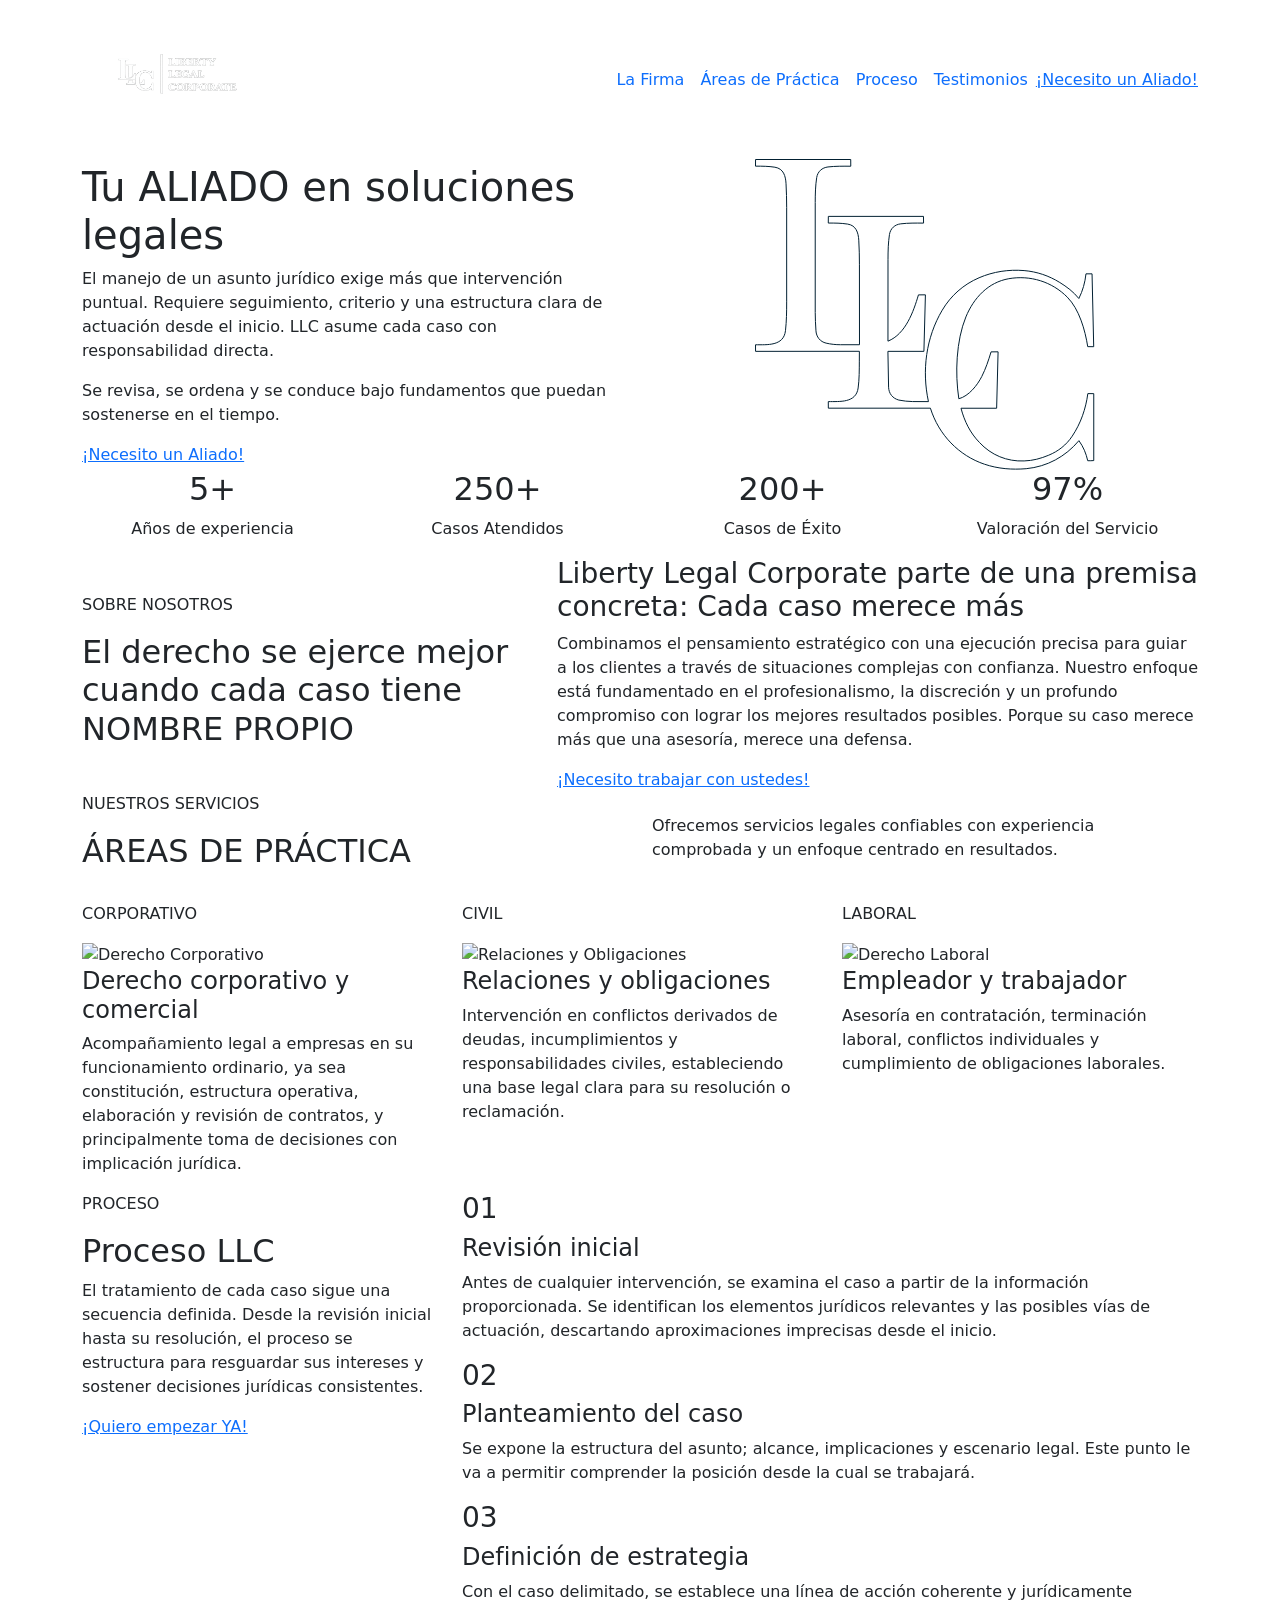
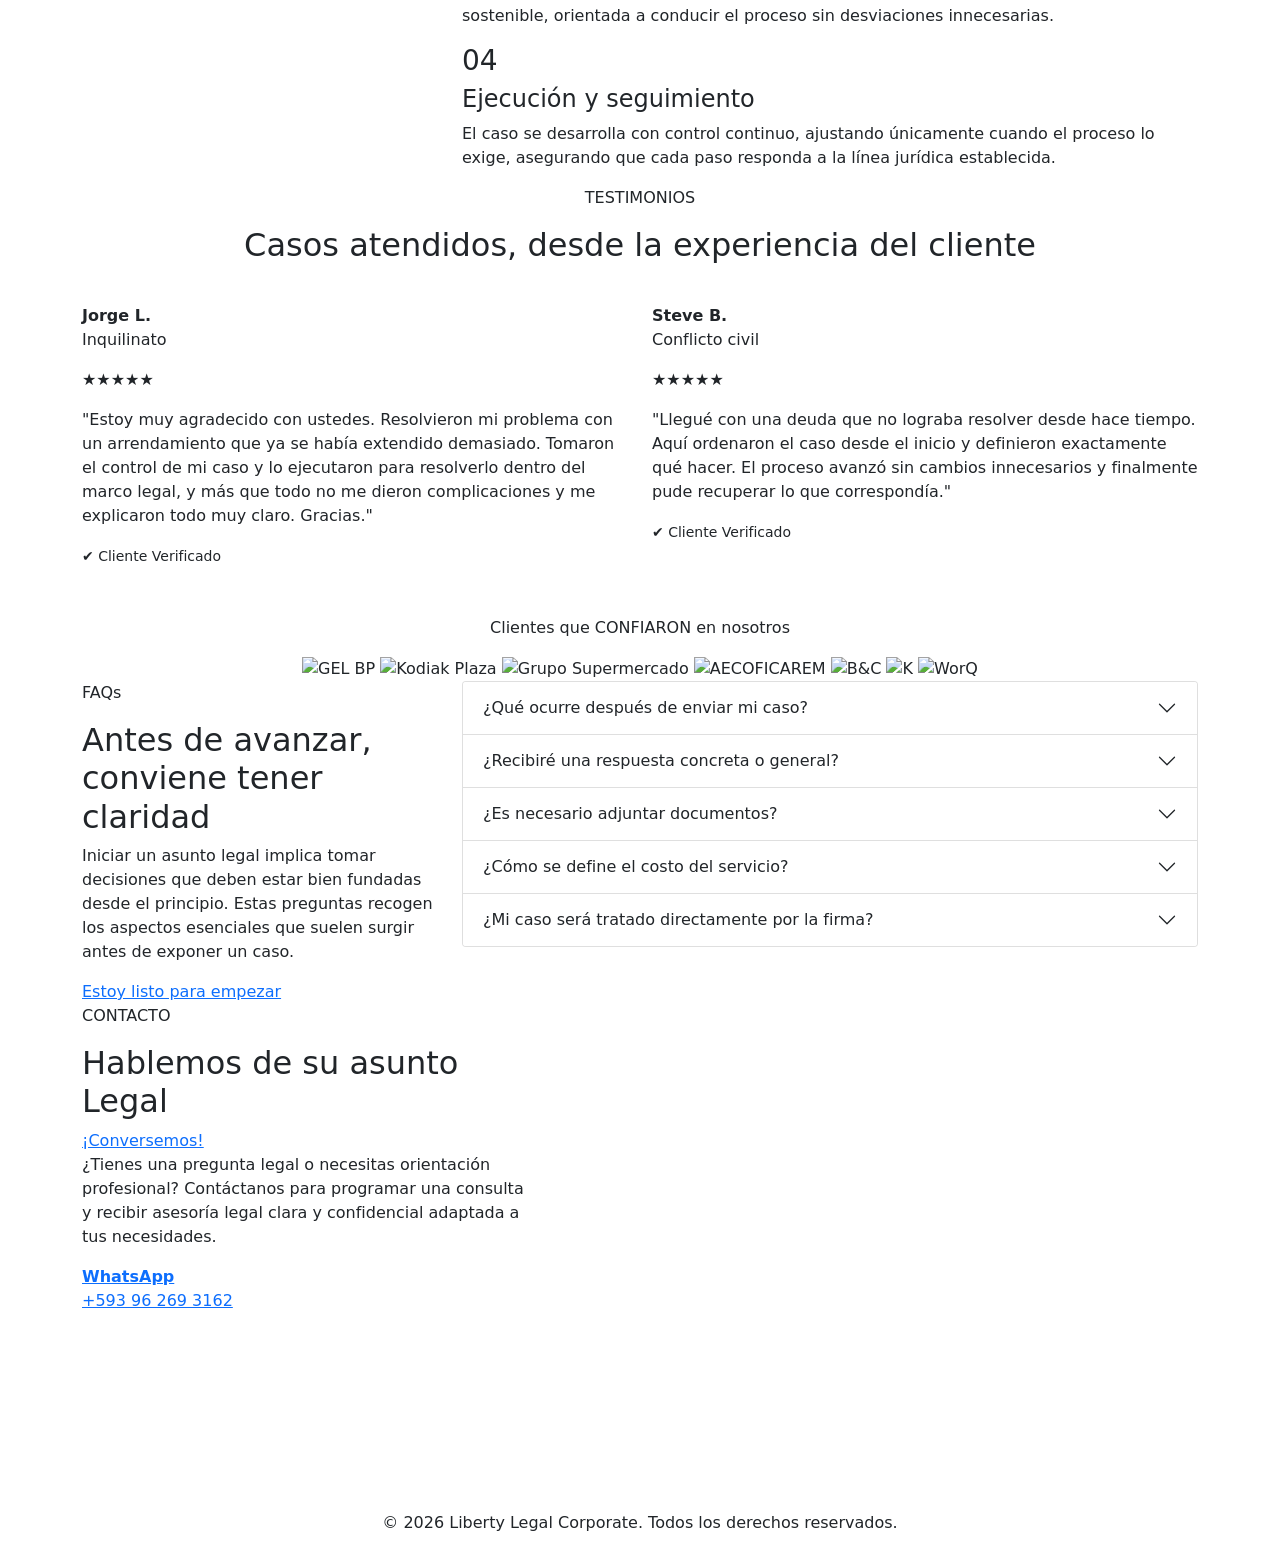
==== commit e3ba023b: "subida de archivos" ====
--- a/index (1).html
+++ b/index (1).html
@@ -4,440 +4,595 @@
 <head>
     <meta charset="UTF-8">
     <meta name="viewport" content="width=device-width, initial-scale=1.0">
+    <!-- esto hace que el celular no haga zoom -->
+    <title>LLC - Liberty Legal Corporate</title>
+
+    <!-- Fuentes de Google Fonts -->
+    <link rel="preconnect" href="https://fonts.googleapis.com">
+    <link rel="preconnect" href="https://fonts.gstatic.com" crossorigin>
+    <link
+        href="https://fonts.googleapis.com/css2?family=Outfit:wght@100..900&family=Unbounded:wght@200..900&display=swap"
+        rel="stylesheet">
+
+    <!-- Bootstrap CSS -->
     <link rel="stylesheet" href="public/bootstrap/css/bootstrap.min.css">
     <link rel="stylesheet" href="estilos/estilos.css">
-    <title>LLC - Asesoría Legal</title>
 </head>
 
 <body>
-    <nav class="navbar navbar-expand-lg navbar-light bg-light">
-        <div class="container-fluid">
-            <!--logo de la pagina-->
-            <img src="/img/logo menu.webp" width="200px">
-            <div class="collapse navbar-collapse" id="navbarNavDropdown">
-                <ul class="navbar-nav">
-                    <!--botones del menu-->
+
+    <!-- BARRA DE NAVEGACION -->
+    <nav class="navbar navbar-expand-lg" id="navbar">
+        <!-- navbar-expand-lg: en pantalla grande muestra los links, en celular los esconde y aparece el boton hamburguesa -->
+        <div class="container"> <!-- container: centra todo y le pone margenes a los lados -->
+
+            <!-- Logo -->
+            <a href="#hero" class="navbar-brand">
+                <img src="img/logo.png" alt="Liberty Legal Corporate" class="logo" width="200px">
+            </a>
+
+            <!-- Boton hamburguesa, solo aparece en celular, bootstrap lo maneja solo -->
+            <button class="navbar-toggler" type="button" data-bs-toggle="collapse" data-bs-target="#menu">
+                <span class="navbar-toggler-icon"></span>
+            </button>
+
+            <!-- Links del menu, en celular se esconden hasta que se toca el boton -->
+            <div class="collapse navbar-collapse" id="menu">
+                <ul class="navbar-nav ms-auto align-items-lg-center"> <!-- ms-auto: empuja todo el menu a la derecha -->
+                    <li class="nav-item"><a class="nav-link" href="#sobre-nosotros">La Firma</a></li>
+                    <li class="nav-item"><a class="nav-link" href="#servicios">Áreas de Práctica</a></li>
+                    <li class="nav-item"><a class="nav-link" href="#proceso">Proceso</a></li>
+                    <li class="nav-item"><a class="nav-link" href="#testimonios">Testimonios</a></li>
                     <li class="nav-item">
-                        <a class="nav-link" href="#">La Firma</a>
-                    </li>
-                    <li class="nav-item">
-                        <a class="nav-link" href="#">Areas de Practica</a>
-                    </li>
-                    <li class="nav-item">
-                        <a class="nav-link" href="#">Proceso</a>
-                    </li>
-                    <li class="nav-item">
-                        <a class="nav-link" href="#">Testimonios</a>
-                    </li>
-                    <!--boton de necesito un aliado-->
-                    <a href="#formulario" class="bt-aliado">Necesito un aliado
-                        <span class="icono-flecha"></span>
-                    </a>
-                    <ul class="dropdown-menu" aria-labelledby="navbarDropdownMenuLink">
-                        <li><a class="dropdown-item" href="#">Action</a></li>
-                        <li><a class="dropdown-item" href="#">Another action</a></li>
-                        <li><a class="dropdown-item" href="#">Something else here</a></li>
-                    </ul>
+                        <a href="#contacto" class="boton">
+                            ¡Necesito un Aliado! <ion-icon name="arrow-redo-outline"></ion-icon>
+                        </a>
                     </li>
                 </ul>
             </div>
+
         </div>
     </nav>
-    <div>
-        <!--Sección 1: Hero-->
-        <h1>Tu ALIADO en soluciones legales</h1>
-        <p>El manejo de un asunto jurídico exige más que intervención puntual. Requiere
-            seguimiento, criterio y una estructura clara de actuación desde el inicio. LLC
-            asume cada caso con responsabilidad directa
-            Se revisa, se ordena y se conduce bajo fundamentos que puedan sostenerse en
-            el tiempo.</p>
-        <!--boton de necesito un aliado
-        y al aplastar redirige a la clase formulario-->
-        <!--en estilos css se da la apariencia de botton-->
-        <a href="#formulario" class="bt-aliado">
-            Necesito un aliado <span class="icono-flecha"></span>
-        </a>
-        <!--imagen de logo en version grande-->
-        <div class="logo-grande">
-            <svg width="340" height="311" viewBox="0 0 340 311" fill="none" xmlns="http://www.w3.org/2000/svg">
-            <path d="M332.729 187.647C330.099 170.996 324.219 150.156 312.304 138.159C296.985 122.697 275.218 115.922 253.812 119.697C233.077 123.317 218.635 139.089 210.898 157.913C201.149 181.7 199.911 214.331 203.832 239.773C213.838 237.033 222.4 226.225 226.836 217.382C230.808 209.47 233.438 201.558 236.069 192.87L243.084 192.819L241.64 249.237H205.998C209.454 262.372 215.282 274.111 224.515 283.522C236.12 296.088 252.007 302.708 269.132 301.932C277.849 301.725 285.74 299.501 293.735 296.192C303.329 292.21 311.375 285.953 317.204 277.162C325.766 264.337 330.821 249.806 332.833 234.602L338.764 234.654V301.57C336.804 301.725 334.896 301.777 332.729 301.725C331.079 294.382 328.397 287.866 323.909 281.661C310.344 297.795 292.033 307.672 271.195 309.689C257.01 310.878 243.135 309.792 229.57 305.241C203.728 296.554 183.664 275.714 175.411 249.185H73.3346L73.283 242.618C84.4758 242.411 101.136 244.221 103.148 228.966C104.334 220.071 104.282 211.176 104.334 202.127L104.386 192.301L0.555486 192.353L0.503906 185.786C11.903 185.631 28.6665 187.389 30.4718 171.72C31.555 162.101 31.6581 152.741 31.6581 142.864V48.334C31.6581 40.2669 31.4518 32.7686 31.0392 24.8048C30.6265 17.048 28.5633 9.60139 19.8979 8.20515C13.3473 7.1709 7.20928 7.1709 0.503906 7.1709L0.555486 0.5H95.7202L95.7718 7.22262C87.9317 7.17091 80.6074 7.06748 72.9735 7.94659C67.0419 8.67056 62.6576 12.4973 61.6776 18.6511C60.4396 26.8216 60.2333 34.8888 60.2333 43.473V153.465C60.2333 159.878 60.5428 165.566 60.9554 171.823C61.3165 177.822 65.0818 182.735 71.1167 184.131C75.7588 185.217 80.6074 185.734 85.5074 185.734H104.489L104.437 105.218C104.437 96.9954 104.231 89.342 103.767 81.1714C103.302 73.518 101.085 66.4334 92.677 65.0888C86.1264 64.0546 79.9884 64.0546 73.283 64.0546L73.3346 57.3837H168.499L168.551 64.1063C160.711 64.0546 153.386 63.9512 145.753 64.8303C139.821 65.5542 135.437 69.381 134.457 75.5348C133.219 83.6536 133.012 91.7725 133.012 100.305L132.961 182.166C150.601 175.029 158.441 152.741 163.445 135.883L170.408 135.831L168.912 192.353H132.909L133.58 228.19C133.838 234.602 137.603 239.36 143.793 241.066C148.332 241.894 152.974 242.566 157.668 242.566L173.451 242.618C166.694 211.642 171.027 178.494 187.223 151.19C195.94 136.504 208.474 125.489 224.051 118.766C238.338 112.613 253.503 110.337 269.08 111.578C282.027 112.664 293.838 116.698 304.773 123.472C311.891 127.868 318.236 132.625 323.858 139.503C327.881 131.488 329.996 123.576 330.976 114.836H337.062L338.713 187.699L332.729 187.647Z" fill="white" stroke="#022032" stroke-miterlimit="10"/>
-</svg>
-
-        </div>
-        <hr>
-    </div>
-    <!--Sección 2: Base y Trayectoria-->
-    <section class="bases">
-        <div class="base">
-            <h2>5+</h2>
-            <p>Años de experiencia</p>
-        </div>
-        <div class="base">
-            <h2>250+</h2>
-            <p>Casos Atendidos</p>
-        </div>
-        <div class="base">
-            <h2>200+</h2>
-            <p>Casos de Éxito</p>
-        </div>
-        <div class="base">
-            <h2>97%</h2>
-            <p>Valoración del Servicio</p>
-        </div>
-    </section>
-    <!--Sección 3: Sobre Nosotros-->
-    <!--etiqueta sobre nosotros-->
-    <div class="sobre-nosotros">
-        SOBRE NOSOTROS
-        <h2>El derecho se ejerce mejor cuando cada caso tiene
-            <span>NOMBRE PROPIO</span>
-        </h2>
-    </div>
-    <div class="sobre-liberity">
-        <h2>Legal Corporate parte de una premisa concreta
-            <span>Cada caso merece mas</span>
-        </h2>
-        <div class="realizar">
-            <p>Combinamos el pensamiento estratégico con una ejecución precisa para guiar a
-                los clientes a través de situaciones complejas con confianza. Nuestro enfoque
-                está fundamentado en el profesionalismo, la discreción y un profundo
-                compromiso con lograr los mejores resultados posibles. Porque su caso merece
-                más que una asesoría, merece una defensa.</p>
-        </div>
-        <a href="#formulario" class="trabajar">
-            Necesito trabajar con ustedes <span class="icono-flecha"></span>
-        </a>
-    </div>
-    <!--Sección 4: Areas de Intervención  -->
-    <div class="sobre-nosotros">
-        <div class="nuestros-servicios">
-            NUESTROS SERVICIOS
-        </div>
-        <h2>AREAS DE PRACTICA
-        </h2>
-    </div>
-    <div class="servicios">
-        <p>Ofrecemos servicios legales confiables con experiencia comprobada y un
-            enfoque centrado en resultados. </p>
-    </div>
-
-    <!--carrusel de fotos-->
-    <!--carrusel de fotos-->
-    <div id="carouselExampleControlsNoTouching" class="carousel slide" data-bs-touch="false" data-bs-interval="false">
-        <div class="carousel-inner">
-            <div class="carousel-item active">
-                <!-- Área Corporativo -->
-                <div class="corporativo">
-                    CORPORATIVO
-                    <h1>Derecho corporativo y comercial</h1>
-                    <img src="img/derechocorporativo.webp" class="d-block w-100" alt="Derecho corporativo">
-                    <p>
-                        Acompañamiento legal a empresas en su funcionamiento ordinario, ya sea constitución,
-                        estructura operativa, elaboración y revisión de contratos, y principalmente toma de
-                        decisiones con implicación jurídica.
-                    </p>
-                </div>
-            </div>
-            <div class="carousel-item">
-                <!-- Área Civil -->
-                <div class="civil">
-                    CIVIL
-                    <h1>Relaciones y obligaciones</h1>
-                    <img src="img/relacionesyobligaciones.jpg" class="d-block w-100" alt="Relaciones y obligaciones">
-                    <p>
-                        Intervención en conflictos derivados de deudas, incumplimientos y responsabilidades civiles,
-                        estableciendo una base legal clara para su resolución o reclamación.
-                    </p>
-                </div>
-            </div>
-            <div class="carousel-item">
-                <!-- Área Laboral -->
-                <div class="laboral">
-                    LABORAL
-                    <h1>Empleador y trabajador</h1>
-                    <img src="img/laboral.webp" class="d-block w-100" alt="Derecho laboral">
-                    <p>
-                        Asesoría en contratación, terminación laboral, conflictos individuales y cumplimiento
-                        de obligaciones laborales.
-                    </p>
-                </div>
-            </div>
-            <div class="carousel-item">
-                <!-- Área Societario -->
-                <div class="societario">
-                    SOCIETARIO
-                    <h1>Estructura y dinámica empresarial</h1>
-                    <img src="img/societario.webp" class="d-block w-100" alt="Societario">
-                    <p>
-                        Asesoría en la organización interna de sociedades, relaciones entre socios, reformas
-                        estatutarias
-                        y resolución de conflictos corporativos.
-                    </p>
-                </div>
-            </div>
-            <div class="carousel-item">
-                <!-- Área Tributario -->
-                <div class="tributario">
-                    TRIBUTARIO
-                    <h1>Obligaciones fiscales</h1>
-                    <img src="img/tributario.webp" class="d-block w-100" alt="Tributario">
-                    <p>
-                        Análisis y cumplimiento de cargas tributarias, planificación fiscal y atención de requerimientos
-                        de la administración.
-                    </p>
-                </div>
-            </div>
-            <div class="carousel-item">
-                <!-- Área Inquilinato -->
-                <div class="inquilinato">
-                    INQUILINATO
-                    <h1>Arrendamientos y conflictos derivados</h1>
-                    <img src="img/inquilinato.jpg" class="d-block w-100" alt="Inquilinato">
-                    <p>
-                        Gestión de relaciones entre arrendador e inquilino, cumplimiento de contratos, recuperación de
-                        inmuebles
-                        y resolución de controversias bajo el marco legal vigente.
-                    </p>
-                </div>
-            </div>
-            <div class="carousel-item">
-                <!-- Área Recuperación de Cartera -->
-                <div class="cartera">
-                    RECUPERACIÓN DE CARTERA
-                    <h1>Obligaciones pendientes</h1>
-                    <img src="img/cartera.webp" class="d-block w-100" alt="Recuperación de cartera">
-                    <p>
-                        Estructuración de procesos para el cobro de deudas, priorizando vías legales que permitan una
-                        recuperación efectiva.
-                    </p>
-                </div>
-            </div>
-            <div class="carousel-item">
-                <!-- Área Familia -->
-                <div class="familia">
-                    FAMILIA
-                    <h1>Relaciones jurídicas personales</h1>
-                    <img src="img/familia.jpg" class="d-block w-100" alt="Familia">
-                    <p>
-                        Procesos de divorcio, pensiones y custodia abordados con criterio jurídico claro, buscando
-                        ordenar
-                        situaciones que requieren estabilidad legal.
-                    </p>
-                </div>
-            </div>
-            <div class="carousel-item">
-                <!-- Área Sucesorio -->
-                <div class="sucesorio">
-                    SUCESORIO
-                    <h1>Transmisión y orden patrimonial</h1>
-                    <img src="img/sucesorio.webp" class="d-block w-100" alt="Sucesorio">
-                    <p>
-                        Asesoría en procesos de herencia, partición de bienes y planificación sucesoria, estableciendo
-                        una
-                        distribución clara del patrimonio conforme a derecho y evitando conflictos entre interesados.
-                    </p>
-                </div>
-            </div>
-            <div class="carousel-item">
-                <!-- Área Propiedad Intelectual -->
-                <div class="propiedad-intelectual">
-                    PROPIEDAD INTELECTUAL
-                    <h1>Protección de activos intangibles</h1>
-                    <img src="img/propiedadintelectual.webp" class="d-block w-100" alt="Propiedad intelectual">
-                    <p>
-                        Registro y defensa de derechos sobre marcas, obras y creaciones, garantizando su uso exclusivo
-                        y evitando vulneraciones.
-                    </p>
-                </div>
-            </div>
-            <div class="carousel-item">
-                <!-- Área Administrativo -->
-                <div class="administrativo">
-                    ADMINISTRATIVO
-                    <h1>Administración con entidades del Estado</h1>
-                    <img src="img/administrativo.webp" class="d-block w-100" alt="Administrativo">
-                    <p>
-                        Gestión de procedimientos administrativos, recursos y defensa ante actuaciones de entidades del
-                        Estado.
-                    </p>
-                </div>
-            </div>
-            <div class="carousel-item">
-                <!-- Área Derecho de Competencia -->
-                <div class="competencia">
-                    DERECHO DE COMPETENCIA
-                    <h1>Regulación del mercado</h1>
-                    <img src="img/competencia.webp" class="d-block w-100" alt="Derecho de competencia">
-                    <p>
-                        Asesoría en prácticas comerciales, prevención de conductas restrictivas y cumplimiento de
-                        normativa
-                        de competencia.
-                    </p>
-                </div>
-            </div>
-        </div>
-        <button class="carousel-control-prev" type="button" data-bs-target="#carouselExampleControlsNoTouching"
-            data-bs-slide="prev">
-            <span class="carousel-control-prev-icon" aria-hidden="true"></span>
-            <span class="visually-hidden">Anterior</span>
-        </button>
-        <button class="carousel-control-next" type="button" data-bs-target="#carouselExampleControlsNoTouching"
-            data-bs-slide="next">
-            <span class="carousel-control-next-icon" aria-hidden="true"></span>
-            <span class="visually-hidden">Siguiente</span>
-        </button>
-    </div>
-    <!--Procesos LLC-->
-    <section>
-        <h2>Proceso LLC</h2>
-
-        <p>
-            El tratamiento de cada caso sigue una secuencia definida. Desde la revisión inicial hasta su resolución,
-            el proceso se estructura para resguardar sus intereses y sostener decisiones jurídicas consistentes.
-        </p>
-
-        <a href="#formulario" class="bt-aliado">¡Quiero empezar YA!
-            <span class="icono-flecha"></span>
-        </a>
-
-        <div>
-            <h3>01 Revisión inicial</h3>
-            <p>Antes de cualquier intervención, se examina el caso a partir de la información proporcionada. Se
-                identifican los elementos jurídicos relevantes y las posibles vías de actuación, descartando
-                aproximaciones imprecisas desde el inicio.</p>
-        </div>
-
-        <div>
-            <h3>02 Planteamiento del caso</h3>
-            <p>Se expone la estructura del asunto; alcance, implicaciones y escenario legal. Este punto le va a
-                permitir
-                comprender la posición desde la cual se trabajará.</p>
-        </div>
-
-        <div>
-            <h3>03 Definición de estrategia</h3>
-            <p>Con el caso delimitado, se establece una línea de acción coherente y jurídicamente sostenible,
-                orientada
-                a conducir el proceso sin desviaciones innecesarias.</p>
-        </div>
-
-        <div>
-            <h3>04 Ejecución y seguimiento</h3>
-            <p>El caso se desarrolla con control continuo, ajustando únicamente cuando el proceso lo exige,
-                asegurando
-                que cada paso responda a la línea jurídica establecida.</p>
-        </div>
-    </section>
-
-    <!--testimonios-->
-    <section>
-        <h2>Casos atendidos, desde la experiencia del cliente</h2>
-
-        <div>
-            <strong>Jorge L. (Inquilinato)</strong>
-            <p>★★★★★</p>
-            <p>"Estoy muy agradecido con ustedes. Resolvieron mi problema con un arrendamiento que ya se había
-                extendido
-                demasiado. Tomaron el control de mi caso y lo ejecutaron para resolverlo dentro del marco legal, y
-                más
-                que todo no me dieron complicaciones y me explicaron todo muy claro. Gracias"</p>
-            <small>Cliente Verificado</small>
-        </div>
-
-        <div>
-            <strong>Steve B. (Conflicto civil)</strong>
-            <p>★★★★★</p>
-            <p>"Llegué con una deuda que no lograba resolver desde hace tiempo. Aquí ordenaron el caso desde el
-                inicio y
-                definieron exactamente qué hacer. El proceso avanzó sin cambios innecesarios y finalmente pude
-                recuperar
-                lo que correspondía."</p>
-            <small>Cliente Verificado</small>
-        </div>
-    </section>
-
-    <!--Clientes que confiaron-->
-    <section>
-        <p>Clientes que CONFIARON en nosotros</p>
-        <p>GEL BP &nbsp;&nbsp; KODIAK PLAZA &nbsp;&nbsp; Grupo Supermercado &nbsp;&nbsp; AECOFICAREM &nbsp;&nbsp;
-            B&amp;C &nbsp;&nbsp; K &nbsp;&nbsp; WorQ</p>
-    </section>
-
-    <!--FAQS-->
-    <section>
-        <h2>Antes de avanzar, conviene tener claridad</h2>
-
-        <p>
-            Iniciar un asunto legal implica tomar decisiones que deben estar bien fundadas desde
-            el principio. Estas preguntas recogen los aspectos esenciales que suelen surgir antes de
-            exponer un caso y permiten entender cómo se aborda cada situación desde un criterio
-            jurídico definido.
-        </p>
-
-        <h3>¿Qué ocurre después de enviar mi caso?</h3>
-        <p>Se realiza una revisión inicial de la información proporcionada para identificar su estructura jurídica y
-            determinar si procede una intervención y qué pasos debemos seguir para que el caso tenga éxito.</p>
-
-        <h3>¿Recibiré una respuesta concreta o general?</h3>
-        <p>La respuesta se basa en el contenido del caso. Se entrega un criterio jurídico inicial, no una
-            aproximación
-            genérica.</p>
-
-        <h3>¿Es necesario adjuntar documentos?</h3>
-        <p>No es obligatorio en el primer contacto, pero facilita una valoración más precisa y reduce
-            interpretaciones
-            incompletas.</p>
-
-        <h3>¿Cómo se define el costo del servicio?</h3>
-        <p>Depende del tipo de asunto, su complejidad y el alcance requerido. Las condiciones y honorarios se
-            establecen
-            con claridad antes de iniciar.</p>
-
-        <h3>¿Mi caso será tratado directamente por la firma?</h3>
-        <p>Sí. Cada asunto se asume con seguimiento directo con el abogado especialista, sin intermediaciones
-            innecesarias.</p>
-
-        <a href="#formulario" class="bt-empezar">Estoy listo para empezar
-            <span class="icono-flecha"></span>
-        </a>
-    </section>
-
-    <!--Contactos-->
-    <section>
-        <div id="formulario" class="formulario">
-            <h2>Hablemos de su asunto Legal</h2>
-            <a href="#formulario" class="bt-conversemos">Conversemos
-                <span class="icono-flecha"></span>
-            </a>
-            <h3>Contacto</h3>
-            <p>¿Tienes una pregunta legal o necesitas orientación profesional? Contáctanos para programar una consulta y
-                recibir asesoría legal clara y confidencial adaptada a tus necesidades.</p>
-            <p>WhatsApp</p>
-            <a href="https://wa.me/593962693162">+593 96 269 3162</a>
-            <form action="https://formspree.io/f/TU_ID_AQUI" method="POST">
-                <label>Nombre</label>
-                <input type="text" name="nombre">
-                <label>Apellido</label>
-                <input type="text" name="apellido">
-                <label>Correo Electrónico</label>
-                <input type="email" name="correo">
-                <label>Número de Teléfono</label>
-                <input type="tel" name="telefono">
-                <label>Cuéntanos sobre tu caso</label>
-                <textarea name="mensaje"></textarea>
-                <button type="submit">Enviar mensaje</button>
-            </form>
-        </div>
-    </section>
-
-    <!-- Footer -->
-    <footer>
-        © 2026 Liberty Legal Corporate
+
+    <!-- SECCION 1 -->
+    <section id="hero">
+        <div class="container">
+            <div class="row align-items-center"> <!-- row: crea una fila, align-items-center: centra verticalmente -->
+
+                <!-- en pantalla grande ocupa la mitad, en celular ocupa todo el ancho -->
+                <div class="col-lg-6">
+                    <h1>Tu <span class="dorado">ALIADO</span> en soluciones legales</h1>
+                    <p>El manejo de un asunto jurídico exige más que intervención puntual.
+                        Requiere seguimiento, criterio y una estructura clara de actuación
+                        desde el inicio. LLC asume cada caso con responsabilidad directa.</p>
+                    <p>Se revisa, se ordena y se conduce bajo fundamentos que puedan sostenerse en el tiempo.</p>
+                    <a href="#contacto" class="boton">
+                        ¡Necesito un Aliado! <ion-icon name="arrow-redo-outline"></ion-icon>
+                    </a>
+                </div>
+
+                <!-- logo grande, en pantalla grande ocupa la otra mitad, en celular se pone abajo -->
+                <div class="col-lg-6 text-center">
+                    <svg width="340" height="311" viewBox="0 0 340 311" fill="none" xmlns="http://www.w3.org/2000/svg">
+                        <path
+                            d="M332.729 187.647C330.099 170.996 324.219 150.156 312.304 138.159C296.985 122.697 275.218 115.922 253.812 119.697C233.077 123.317 218.635 139.089 210.898 157.913C201.149 181.7 199.911 214.331 203.832 239.773C213.838 237.033 222.4 226.225 226.836 217.382C230.808 209.47 233.438 201.558 236.069 192.87L243.084 192.819L241.64 249.237H205.998C209.454 262.372 215.282 274.111 224.515 283.522C236.12 296.088 252.007 302.708 269.132 301.932C277.849 301.725 285.74 299.501 293.735 296.192C303.329 292.21 311.375 285.953 317.204 277.162C325.766 264.337 330.821 249.806 332.833 234.602L338.764 234.654V301.57C336.804 301.725 334.896 301.777 332.729 301.725C331.079 294.382 328.397 287.866 323.909 281.661C310.344 297.795 292.033 307.672 271.195 309.689C257.01 310.878 243.135 309.792 229.57 305.241C203.728 296.554 183.664 275.714 175.411 249.185H73.3346L73.283 242.618C84.4758 242.411 101.136 244.221 103.148 228.966C104.334 220.071 104.282 211.176 104.334 202.127L104.386 192.301L0.555486 192.353L0.503906 185.786C11.903 185.631 28.6665 187.389 30.4718 171.72C31.555 162.101 31.6581 152.741 31.6581 142.864V48.334C31.6581 40.2669 31.4518 32.7686 31.0392 24.8048C30.6265 17.048 28.5633 9.60139 19.8979 8.20515C13.3473 7.1709 7.20928 7.1709 0.503906 7.1709L0.555486 0.5H95.7202L95.7718 7.22262C87.9317 7.17091 80.6074 7.06748 72.9735 7.94659C67.0419 8.67056 62.6576 12.4973 61.6776 18.6511C60.4396 26.8216 60.2333 34.8888 60.2333 43.473V153.465C60.2333 159.878 60.5428 165.566 60.9554 171.823C61.3165 177.822 65.0818 182.735 71.1167 184.131C75.7588 185.217 80.6074 185.734 85.5074 185.734H104.489L104.437 105.218C104.437 96.9954 104.231 89.342 103.767 81.1714C103.302 73.518 101.085 66.4334 92.677 65.0888C86.1264 64.0546 79.9884 64.0546 73.283 64.0546L73.3346 57.3837H168.499L168.551 64.1063C160.711 64.0546 153.386 63.9512 145.753 64.8303C139.821 65.5542 135.437 69.381 134.457 75.5348C133.219 83.6536 133.012 91.7725 133.012 100.305L132.961 182.166C150.601 175.029 158.441 152.741 163.445 135.883L170.408 135.831L168.912 192.353H132.909L133.58 228.19C133.838 234.602 137.603 239.36 143.793 241.066C148.332 241.894 152.974 242.566 157.668 242.566L173.451 242.618C166.694 211.642 171.027 178.494 187.223 151.19C195.94 136.504 208.474 125.489 224.051 118.766C238.338 112.613 253.503 110.337 269.08 111.578C282.027 112.664 293.838 116.698 304.773 123.472C311.891 127.868 318.236 132.625 323.858 139.503C327.881 131.488 329.996 123.576 330.976 114.836H337.062L338.713 187.699L332.729 187.647Z"
+                            fill="white" stroke="#022032" stroke-miterlimit="10" />
+                    </svg>
+                </div>
+
+            </div>
+        </div>
+    </section>
+
+    <!-- SECCION 1.2 -->
+    <section id="stats">
+        <div class="container">
+            <div class="row text-center"> <!-- row: los 4 numeros van en una fila -->
+
+                <!-- col-6: en celular se muestran 2 por fila, col-lg-3: en pantalla grande los 4 en una sola fila -->
+                <div class="col-6 col-lg-3">
+                    <h2>5+</h2>
+                    <p>Años de experiencia</p>
+                </div>
+                <div class="col-6 col-lg-3">
+                    <h2>250+</h2>
+                    <p>Casos Atendidos</p>
+                </div>
+                <div class="col-6 col-lg-3">
+                    <h2>200+</h2>
+                    <p>Casos de Éxito</p>
+                </div>
+                <div class="col-6 col-lg-3">
+                    <h2>97%</h2>
+                    <p>Valoración del Servicio</p>
+                </div>
+
+            </div>
+        </div>
+    </section>
+
+    <!-- SECCION 2 -->
+    <section id="sobre-nosotros">
+        <div class="container">
+            <div class="row align-items-center">
+
+                <!-- lado izquierdo en pantalla grande, arriba en celular -->
+                <div class="col-lg-5">
+                    <p class="etiqueta">SOBRE NOSOTROS</p>
+                    <h2>El derecho se ejerce mejor cuando cada caso tiene
+                        <span>NOMBRE PROPIO</span>
+                    </h2>
+                </div>
+
+                <!-- lado derecho en pantalla grande, abajo en celular -->
+                <div class="col-lg-7">
+                    <h3>Liberty Legal Corporate parte de una premisa concreta:
+                        <span class="dorado">Cada caso merece más</span>
+                    </h3>
+                    <p>Combinamos el pensamiento estratégico con una ejecución precisa para guiar a los clientes
+                        a través de situaciones complejas con confianza. Nuestro enfoque está fundamentado en el
+                        profesionalismo, la discreción y un profundo compromiso con lograr los mejores resultados
+                        posibles. Porque su caso merece más que una asesoría, merece una defensa.</p>
+                    <a href="#contacto" class="boton">¡Necesito trabajar con ustedes!</a>
+                </div>
+
+            </div>
+        </div>
+    </section>
+
+    <!-- SECCION 3 CARRISEL -->
+    <section id="servicios">
+        <div class="container">
+
+            <!-- encabezado de la seccion en dos columnas -->
+            <div class="row mb-4">
+                <div class="col-lg-6">
+                    <p class="etiqueta">NUESTROS SERVICIOS</p>
+                    <h2>ÁREAS DE PRÁCTICA</h2>
+                </div>
+                <div class="col-lg-6 d-flex align-items-end"> <!-- d-flex align-items-end: pega el texto abajo -->
+                    <p>Ofrecemos servicios legales confiables con experiencia comprobada y un enfoque centrado en
+                        resultados.</p>
+                </div>
+            </div>
+
+            <!-- carrusel de bootstrap (muestra 3 tarjetas por pantalla) -->
+            <div id="carrusel" class="carousel slide" data-bs-touch="false" data-bs-interval="false">
+                <div class="carousel-inner">
+
+                    <!-- pantalla 1 -->
+                    <div class="carousel-item active">
+                        <div class="row g-4"> <!-- g-4: espacio entre tarjetas -->
+
+                            <div class="col-lg-4"> <!-- col-lg-4: 3 tarjetas en fila en pantalla grande -->
+                                <div class="tarjeta">
+                                    <p class="etiqueta">CORPORATIVO</p>
+                                    <img src="..." alt="Derecho Corporativo" width="311.07 px">
+                                    <h4>Derecho corporativo y comercial</h4>
+                                    <p>Acompañamiento legal a empresas en su funcionamiento ordinario, ya sea
+                                        constitución,
+                                        estructura operativa, elaboración y revisión de contratos, y principalmente toma
+                                        de decisiones con implicación jurídica.</p>
+                                </div>
+                            </div>
+
+                            <div class="col-lg-4">
+                                <div class="tarjeta">
+                                    <p class="etiqueta">CIVIL</p>
+                                    <img src="..." alt="Relaciones y Obligaciones" width="311.07 px">
+                                    <h4>Relaciones y obligaciones</h4>
+                                    <p>Intervención en conflictos derivados de deudas, incumplimientos y
+                                        responsabilidades
+                                        civiles, estableciendo una base legal clara para su resolución o reclamación.
+                                    </p>
+                                </div>
+                            </div>
+
+                            <div class="col-lg-4">
+                                <div class="tarjeta">
+                                    <p class="etiqueta">LABORAL</p>
+                                    <img src="..." alt="Derecho Laboral" width="311.07 px">
+                                    <h4>Empleador y trabajador</h4>
+                                    <p>Asesoría en contratación, terminación laboral, conflictos individuales y
+                                        cumplimiento de obligaciones laborales.</p>
+                                </div>
+                            </div>
+
+                        </div>
+                    </div>
+
+                    <!-- pantalla 2 del carrusel -->
+                    <div class="carousel-item">
+                        <div class="row g-4">
+
+                            <div class="col-lg-4">
+                                <div class="tarjeta">
+                                    <p class="etiqueta">SOCIETARIO</p>
+                                    <img src="..." alt="Societario" width="311.07 px">
+                                    <h4>Estructura y dinámica empresarial</h4>
+                                    <p>Asesoría en la organización interna de sociedades, relaciones entre socios,
+                                        reformas estatutarias y resolución de conflictos corporativos.</p>
+                                </div>
+                            </div>
+
+                            <div class="col-lg-4">
+                                <div class="tarjeta">
+                                    <p class="etiqueta">TRIBUTARIO</p>
+                                    <img src="..." alt="Tributario" width="311.07 px">
+                                    <h4>Obligaciones fiscales</h4>
+                                    <p>Análisis y cumplimiento de cargas tributarias, planificación fiscal y atención
+                                        de requerimientos de la administración.</p>
+                                </div>
+                            </div>
+
+                            <div class="col-lg-4">
+                                <div class="tarjeta">
+                                    <p class="etiqueta">INQUILINATO</p>
+                                    <img src="..." alt="Inquilinato" width="311.07 px">
+                                    <h4>Arrendamientos y conflictos derivados</h4>
+                                    <p>Gestión de relaciones entre arrendador e inquilino, cumplimiento de contratos,
+                                        recuperación de inmuebles y resolución de controversias.</p>
+                                </div>
+                            </div>
+
+                        </div>
+                    </div>
+
+                    <!-- pantalla 3 del carrusel -->
+                    <div class="carousel-item">
+                        <div class="row g-4">
+
+                            <div class="col-lg-4">
+                                <div class="tarjeta">
+                                    <p class="etiqueta">RECUPERACIÓN DE CARTERA</p>
+                                    <img src="..." alt="Recuperación de Cartera" width="311.07 px">
+                                    <h4>Obligaciones pendientes</h4>
+                                    <p>Estructuración de procesos para el cobro de deudas, priorizando vías legales
+                                        que permitan una recuperación efectiva.</p>
+                                </div>
+                            </div>
+
+                            <div class="col-lg-4">
+                                <div class="tarjeta">
+                                    <p class="etiqueta">FAMILIA</p>
+                                    <img src="..." alt="Familia" width="311.07 px">
+                                    <h4>Relaciones jurídicas personales</h4>
+                                    <p>Procesos de divorcio, pensiones y custodia abordados con criterio jurídico
+                                        claro, buscando ordenar situaciones que requieren estabilidad legal.</p>
+                                </div>
+                            </div>
+
+                            <div class="col-lg-4">
+                                <div class="tarjeta">
+                                    <p class="etiqueta">SUCESORIO</p>
+                                    <img src="..." alt="Sucesorio" width="311.07" px>
+                                    <h4>Transmisión y orden patrimonial</h4>
+                                    <p>Asesoría en procesos de herencia, partición de bienes y planificación sucesoria,
+                                        estableciendo una distribución clara del patrimonio.</p>
+                                </div>
+                            </div>
+
+                        </div>
+                    </div>
+
+                    <!-- pantalla 4 del carrusel -->
+                    <div class="carousel-item">
+                        <div class="row g-4">
+
+                            <div class="col-lg-4">
+                                <div class="tarjeta">
+                                    <p class="etiqueta">PROPIEDAD INTELECTUAL</p>
+                                    <img src="..." alt="Propiedad Intelectual" width="311.07 px">
+                                    <h4>Protección de activos intangibles</h4>
+                                    <p>Registro y defensa de derechos sobre marcas, obras y creaciones, garantizando
+                                        su uso exclusivo y evitando vulneraciones.</p>
+                                </div>
+                            </div>
+
+                            <div class="col-lg-4">
+                                <div class="tarjeta">
+                                    <p class="etiqueta">ADMINISTRATIVO</p>
+                                    <img src="..." alt="Administrativo" width="311.07 px">
+                                    <h4>Administración con entidades del Estado</h4>
+                                    <p>Gestión de procedimientos administrativos, recursos y defensa ante actuaciones
+                                        de entidades del Estado.</p>
+                                </div>
+                            </div>
+
+                            <div class="col-lg-4">
+                                <div class="tarjeta">
+                                    <p class="etiqueta">DERECHO DE COMPETENCIA</p>
+                                    <img src="..." alt="Derecho de Competencia" width="311.07 px">
+                                    <h4>Regulación del mercado</h4>
+                                    <p>Asesoría en prácticas comerciales, prevención de conductas restrictivas y
+                                        cumplimiento de normativa de competencia.</p>
+                                </div>
+                            </div>
+
+                        </div>
+                    </div>
+                </div>
+
+                <!-- flechas para pasar de pantalla en el carrusel -->
+                <button class="carousel-control-prev" type="button" data-bs-target="#carrusel" data-bs-slide="prev">
+                    <span class="carousel-control-prev-icon"></span>
+                </button>
+                <button class="carousel-control-next" type="button" data-bs-target="#carrusel" data-bs-slide="next">
+                    <span class="carousel-control-next-icon"></span>
+                </button>
+
+            </div>
+            <!-- fin carrusel -->
+
+        </div>
+    </section>
+
+
+    <!-- SECCION 4 -->
+    <section id="proceso">
+        <div class="container">
+            <div class="row">
+
+                <!-- descripcion del proceso, lado izquierdo en pantalla grande -->
+                <div class="col-lg-4">
+                    <p class="etiqueta">PROCESO</p>
+                    <h2>Proceso LLC</h2>
+                    <p>El tratamiento de cada caso sigue una secuencia definida. Desde la revisión inicial
+                        hasta su resolución, el proceso se estructura para resguardar sus intereses y sostener
+                        decisiones jurídicas consistentes.</p>
+                    <a href="#contacto" class="boton">¡Quiero empezar YA!</a>
+                </div>
+
+                <!-- los 4 pasos, lado derecho en pantalla grande -->
+                <div class="col-lg-8">
+
+                    <div class="paso">
+                        <h3 class="numero">01</h3>
+                        <div>
+                            <h4>Revisión inicial</h4>
+                            <p>Antes de cualquier intervención, se examina el caso a partir de la información
+                                proporcionada. Se identifican los elementos jurídicos relevantes y las posibles
+                                vías de actuación, descartando aproximaciones imprecisas desde el inicio.</p>
+                        </div>
+                    </div>
+
+                    <div class="paso">
+                        <h3 class="numero">02</h3>
+                        <div>
+                            <h4>Planteamiento del caso</h4>
+                            <p>Se expone la estructura del asunto; alcance, implicaciones y escenario legal.
+                                Este punto le va a permitir comprender la posición desde la cual se trabajará.</p>
+                        </div>
+                    </div>
+
+                    <div class="paso">
+                        <h3 class="numero">03</h3>
+                        <div>
+                            <h4>Definición de estrategia</h4>
+                            <p>Con el caso delimitado, se establece una línea de acción coherente y jurídicamente
+                                sostenible, orientada a conducir el proceso sin desviaciones innecesarias.</p>
+                        </div>
+                    </div>
+
+                    <div class="paso">
+                        <h3 class="numero">04</h3>
+                        <div>
+                            <h4>Ejecución y seguimiento</h4>
+                            <p>El caso se desarrolla con control continuo, ajustando únicamente cuando el proceso
+                                lo exige, asegurando que cada paso responda a la línea jurídica establecida.</p>
+                        </div>
+                    </div>
+
+                </div>
+
+            </div>
+        </div>
+    </section>
+
+
+    <!-- SECCION 5 -->
+    <section id="testimonios">
+        <div class="container">
+
+            <p class="etiqueta text-center">TESTIMONIOS</p>
+            <h2 class="text-center">Casos atendidos, desde la experiencia del cliente</h2>
+
+            <!-- dos testimonios lado a lado en pantalla grande, uno abajo del otro en celular -->
+            <div class="row g-4 mt-3">
+
+                <div class="col-lg-6"> <!-- col-lg-6: cada testimonio ocupa la mitad en pantalla grande -->
+                    <div class="testimonio">
+                        <strong>Jorge L.</strong>
+                        <p class="dorado">Inquilinato</p>
+                        <p>★★★★★</p>
+                        <p>"Estoy muy agradecido con ustedes. Resolvieron mi problema con un arrendamiento
+                            que ya se había extendido demasiado. Tomaron el control de mi caso y lo ejecutaron
+                            para resolverlo dentro del marco legal, y más que todo no me dieron complicaciones
+                            y me explicaron todo muy claro. Gracias."</p>
+                        <small>✔ Cliente Verificado</small>
+                    </div>
+                </div>
+
+                <div class="col-lg-6">
+                    <div class="testimonio">
+                        <strong>Steve B.</strong>
+                        <p class="dorado">Conflicto civil</p>
+                        <p>★★★★★</p>
+                        <p>"Llegué con una deuda que no lograba resolver desde hace tiempo. Aquí ordenaron
+                            el caso desde el inicio y definieron exactamente qué hacer. El proceso avanzó sin
+                            cambios innecesarios y finalmente pude recuperar lo que correspondía."</p>
+                        <small>✔ Cliente Verificado</small>
+                    </div>
+                </div>
+
+            </div>
+
+            <!-- logos de los clientes que confiaron en la firma -->
+            <div class="text-center mt-5">
+                <p>Clientes que <span>CONFIARON</span> en nosotros</p>
+                <div class="logos-clientes">
+                    <img src="img/logo-gelbp.png" alt="GEL BP">
+                    <img src="img/logo-kodiak.png" alt="Kodiak Plaza">
+                    <img src="img/logo-supermercado.png" alt="Grupo Supermercado">
+                    <img src="img/logo-aecoficarem.png" alt="AECOFICAREM">
+                    <img src="img/logo-byc.png" alt="B&C">
+                    <img src="img/logo-k.png" alt="K">
+                    <img src="img/logo-worq.png" alt="WorQ">
+                </div>
+            </div>
+
+        </div>
+    </section>
+
+    <!-- SECCION 6 -->
+    <section id="faqs">
+        <div class="container">
+            <div class="row">
+
+                <!-- lado izquierdo en pantalla grande -->
+                <div class="col-lg-4">
+                    <p class="etiqueta">FAQs</p>
+                    <h2>Antes de avanzar, conviene tener <span>claridad</span></h2>
+                    <p>Iniciar un asunto legal implica tomar decisiones que deben estar bien fundadas
+                        desde el principio. Estas preguntas recogen los aspectos esenciales que suelen
+                        surgir antes de exponer un caso.</p>
+                    <a href="#contacto" class="boton">Estoy listo para empezar</a>
+                </div>
+
+                <!-- acordeon de bootstrap, lado derecho en pantalla grande -->
+                <!-- el acordeon se abre y se cierra solo -->
+                <div class="col-lg-8">
+                    <div class="accordion" id="preguntas">
+
+                        <div class="accordion-item">
+                            <h3 class="accordion-header">
+                                <button class="accordion-button collapsed" type="button" data-bs-toggle="collapse"
+                                    data-bs-target="#p1">
+                                    ¿Qué ocurre después de enviar mi caso?
+                                </button>
+                            </h3>
+                            <div id="p1" class="accordion-collapse collapse" data-bs-parent="#preguntas">
+                                <div class="accordion-body">
+                                    Se realiza una revisión inicial de la información proporcionada para identificar
+                                    su estructura jurídica y determinar si procede una intervención y qué pasos
+                                    debemos seguir para que el caso tenga éxito.
+                                </div>
+                            </div>
+                        </div>
+
+                        <div class="accordion-item">
+                            <h3 class="accordion-header">
+                                <button class="accordion-button collapsed" type="button" data-bs-toggle="collapse"
+                                    data-bs-target="#p2">
+                                    ¿Recibiré una respuesta concreta o general?
+                                </button>
+                            </h3>
+                            <div id="p2" class="accordion-collapse collapse" data-bs-parent="#preguntas">
+                                <div class="accordion-body">
+                                    La respuesta se basa en el contenido del caso. Se entrega un criterio jurídico
+                                    inicial, no una aproximación genérica.
+                                </div>
+                            </div>
+                        </div>
+
+                        <div class="accordion-item">
+                            <h3 class="accordion-header">
+                                <button class="accordion-button collapsed" type="button" data-bs-toggle="collapse"
+                                    data-bs-target="#p3">
+                                    ¿Es necesario adjuntar documentos?
+                                </button>
+                            </h3>
+                            <div id="p3" class="accordion-collapse collapse" data-bs-parent="#preguntas">
+                                <div class="accordion-body">
+                                    No es obligatorio en el primer contacto, pero facilita una valoración más
+                                    precisa y reduce interpretaciones incompletas.
+                                </div>
+                            </div>
+                        </div>
+
+                        <div class="accordion-item">
+                            <h3 class="accordion-header">
+                                <button class="accordion-button collapsed" type="button" data-bs-toggle="collapse"
+                                    data-bs-target="#p4">
+                                    ¿Cómo se define el costo del servicio?
+                                </button>
+                            </h3>
+                            <div id="p4" class="accordion-collapse collapse" data-bs-parent="#preguntas">
+                                <div class="accordion-body">
+                                    Depende del tipo de asunto, su complejidad y el alcance requerido. Las
+                                    condiciones y honorarios se establecen con claridad antes de iniciar.
+                                </div>
+                            </div>
+                        </div>
+
+                        <div class="accordion-item">
+                            <h3 class="accordion-header">
+                                <button class="accordion-button collapsed" type="button" data-bs-toggle="collapse"
+                                    data-bs-target="#p5">
+                                    ¿Mi caso será tratado directamente por la firma?
+                                </button>
+                            </h3>
+                            <div id="p5" class="accordion-collapse collapse" data-bs-parent="#preguntas">
+                                <div class="accordion-body">
+                                    Sí. Cada asunto se asume con seguimiento directo con el abogado especialista,
+                                    sin intermediaciones innecesarias.
+                                </div>
+                            </div>
+                        </div>
+
+                    </div>
+                </div>
+            </div>
+        </div>
+    </section>
+
+    <!-- SECCION 7 -->
+    <section id="contacto">
+        <div class="container">
+            <div class="row">
+
+                <!-- info de contacto, lado izquierdo en pantalla grande -->
+                <div class="col-lg-5">
+                    <p class="etiqueta">CONTACTO</p>
+                    <h2>Hablemos de su asunto Legal</h2>
+                    <a href="#contacto" class="boton">
+                        ¡Conversemos! <ion-icon name="arrow-redo-outline"></ion-icon>
+                    </a>
+                    <p>¿Tienes una pregunta legal o necesitas orientación profesional? Contáctanos para
+                        programar una consulta y recibir asesoría legal clara y confidencial adaptada a
+                        tus necesidades.</p>
+                    <!-- link directo a whatsapp -->
+                    <a href="https://wa.me/593962693162" target="_blank" class="whatsapp">
+                        <ion-icon name="logo-whatsapp"></ion-icon>
+                        <span>
+                            <strong>WhatsApp</strong><br>
+                            +593 96 269 3162
+                        </span>
+                    </a>
+                </div>
+
+                <!-- formulario de tally, lado derecho en pantalla grande -->
+                <!-- ir a tally.so, crear el formulario y pegar el link del embed en el src -->
+                <div class="col-lg-7">
+                    <iframe
+                        src="https://tally.so/embed/TU_ID_DE_TALLY?alignLeft=1&hideTitle=1&transparentBackground=1&dynamicHeight=1"
+                        width="100%" height="500" frameborder="0" title="Formulario de contacto">
+                    </iframe>
+                </div>
+
+            </div>
+        </div>
+    </section>
+
+    <!-- FOOTER -->
+    <footer id="footer">
+        <div class="container text-center">
+            <p>© 2026 Liberty Legal Corporate. Todos los derechos reservados.</p>
+        </div>
     </footer>
 
+
+    <!-- Bootstrap JS -->
     <script src="public/bootstrap/js/bootstrap.bundle.min.js"></script>
-    <script type="module" src="https://unpkg.com/ionicons@7.1.0/dist/ionicons/ionicons.esm.js"></script>
-    <script nomodule src="https://unpkg.com/ionicons@7.1.0/dist/ionicons/ionicons.js"></script>
 </body>
-
 </html>
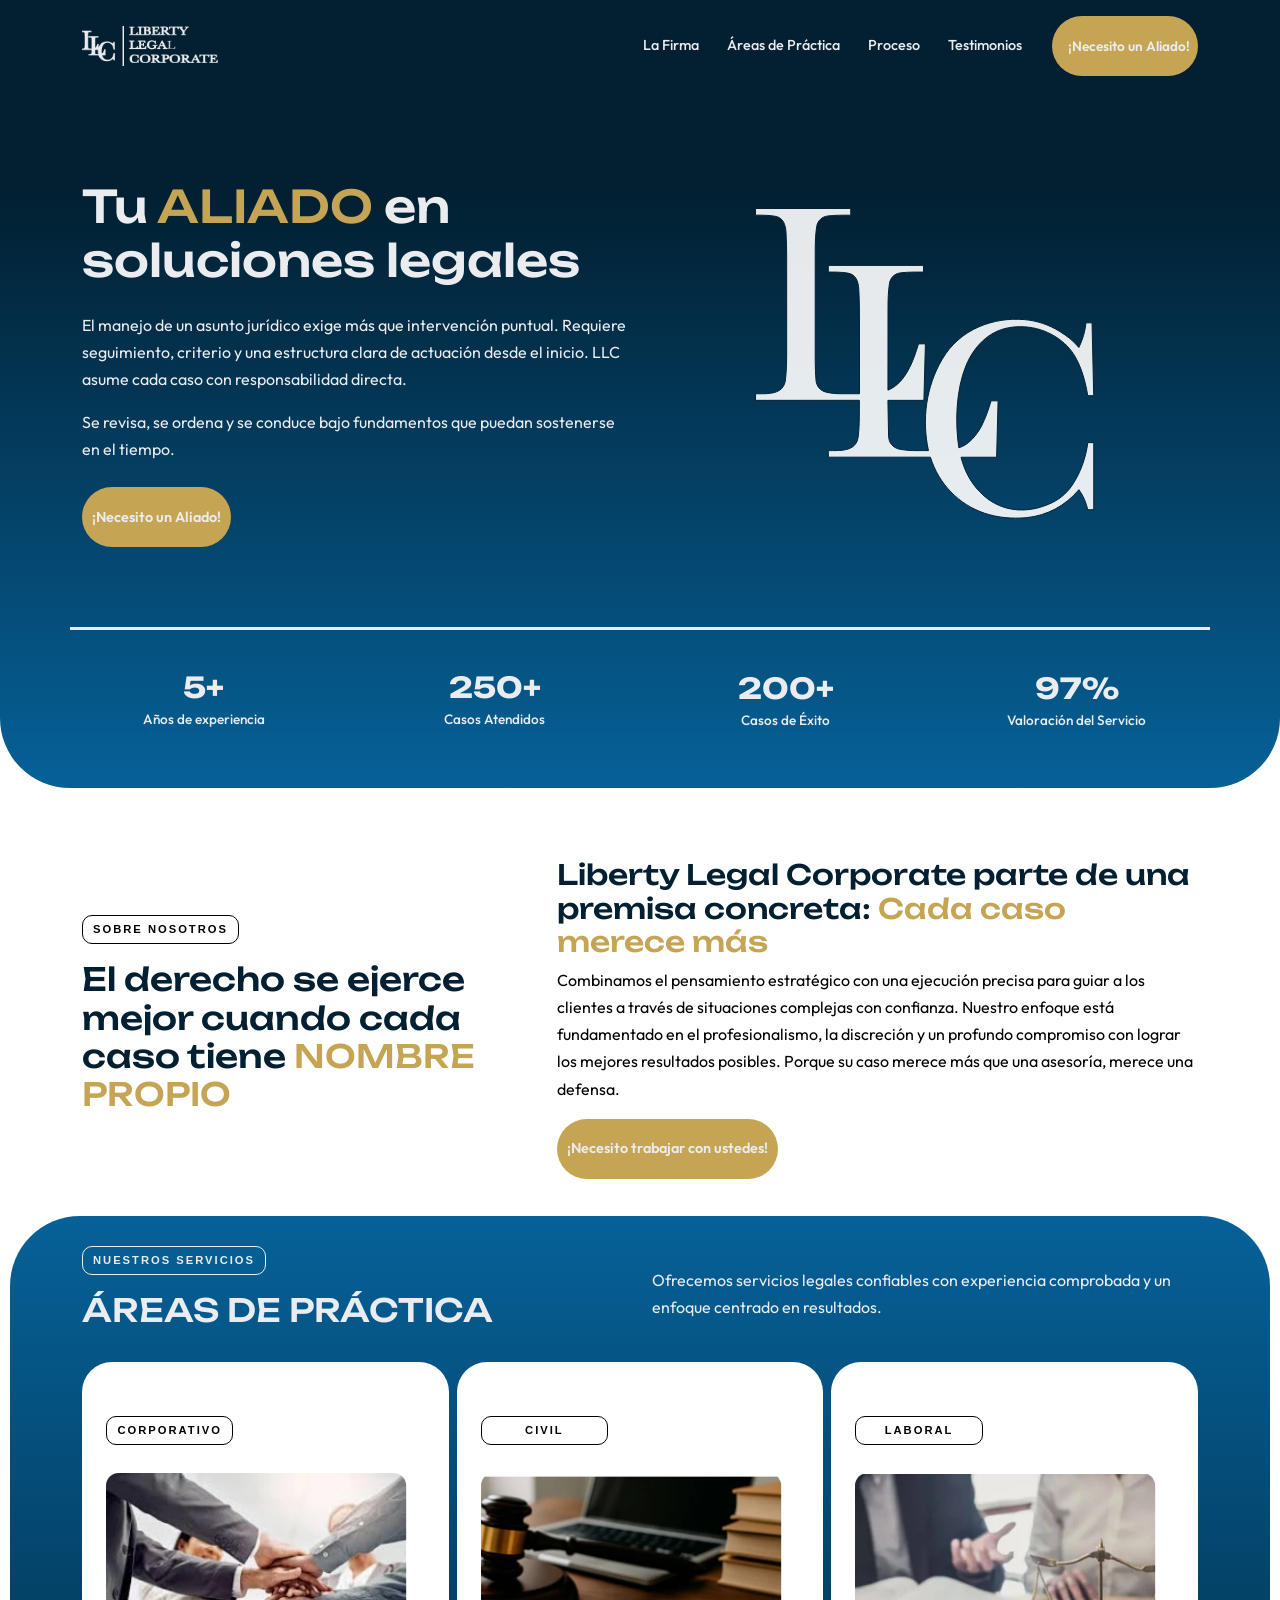
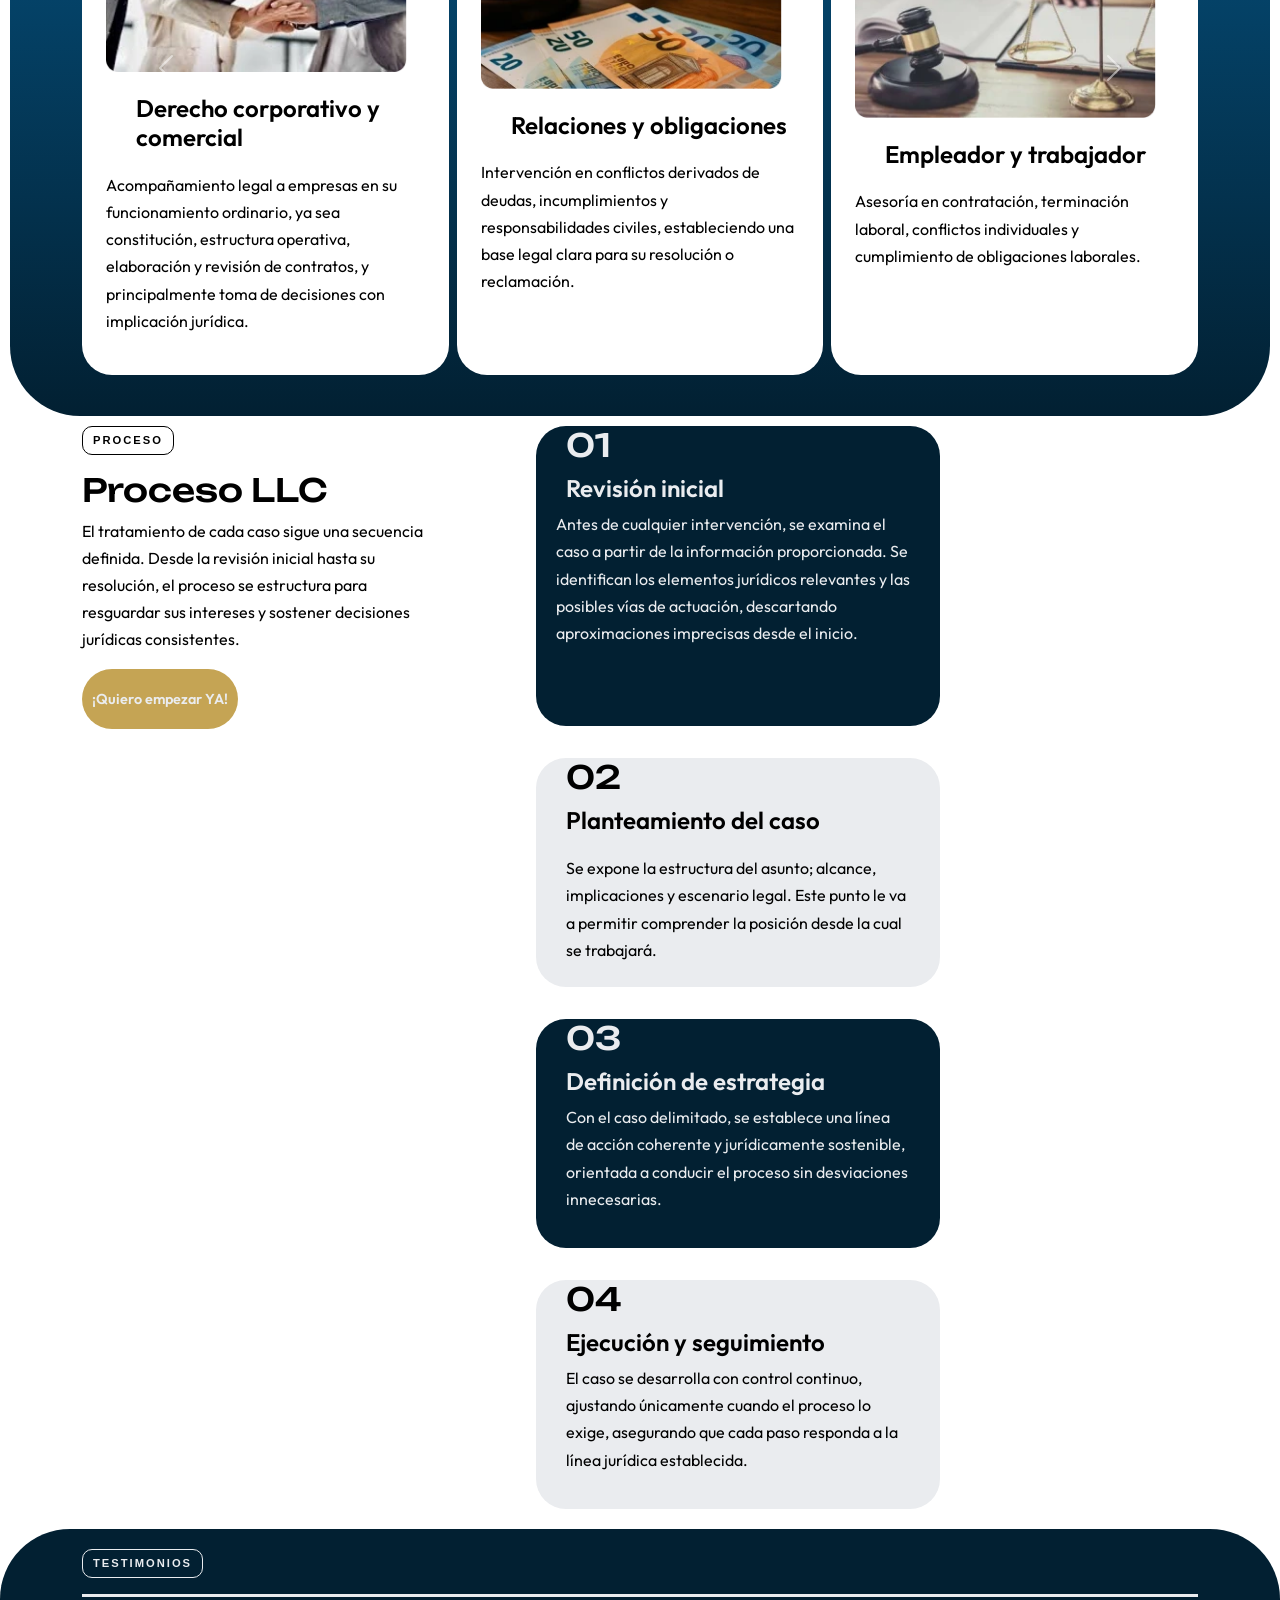
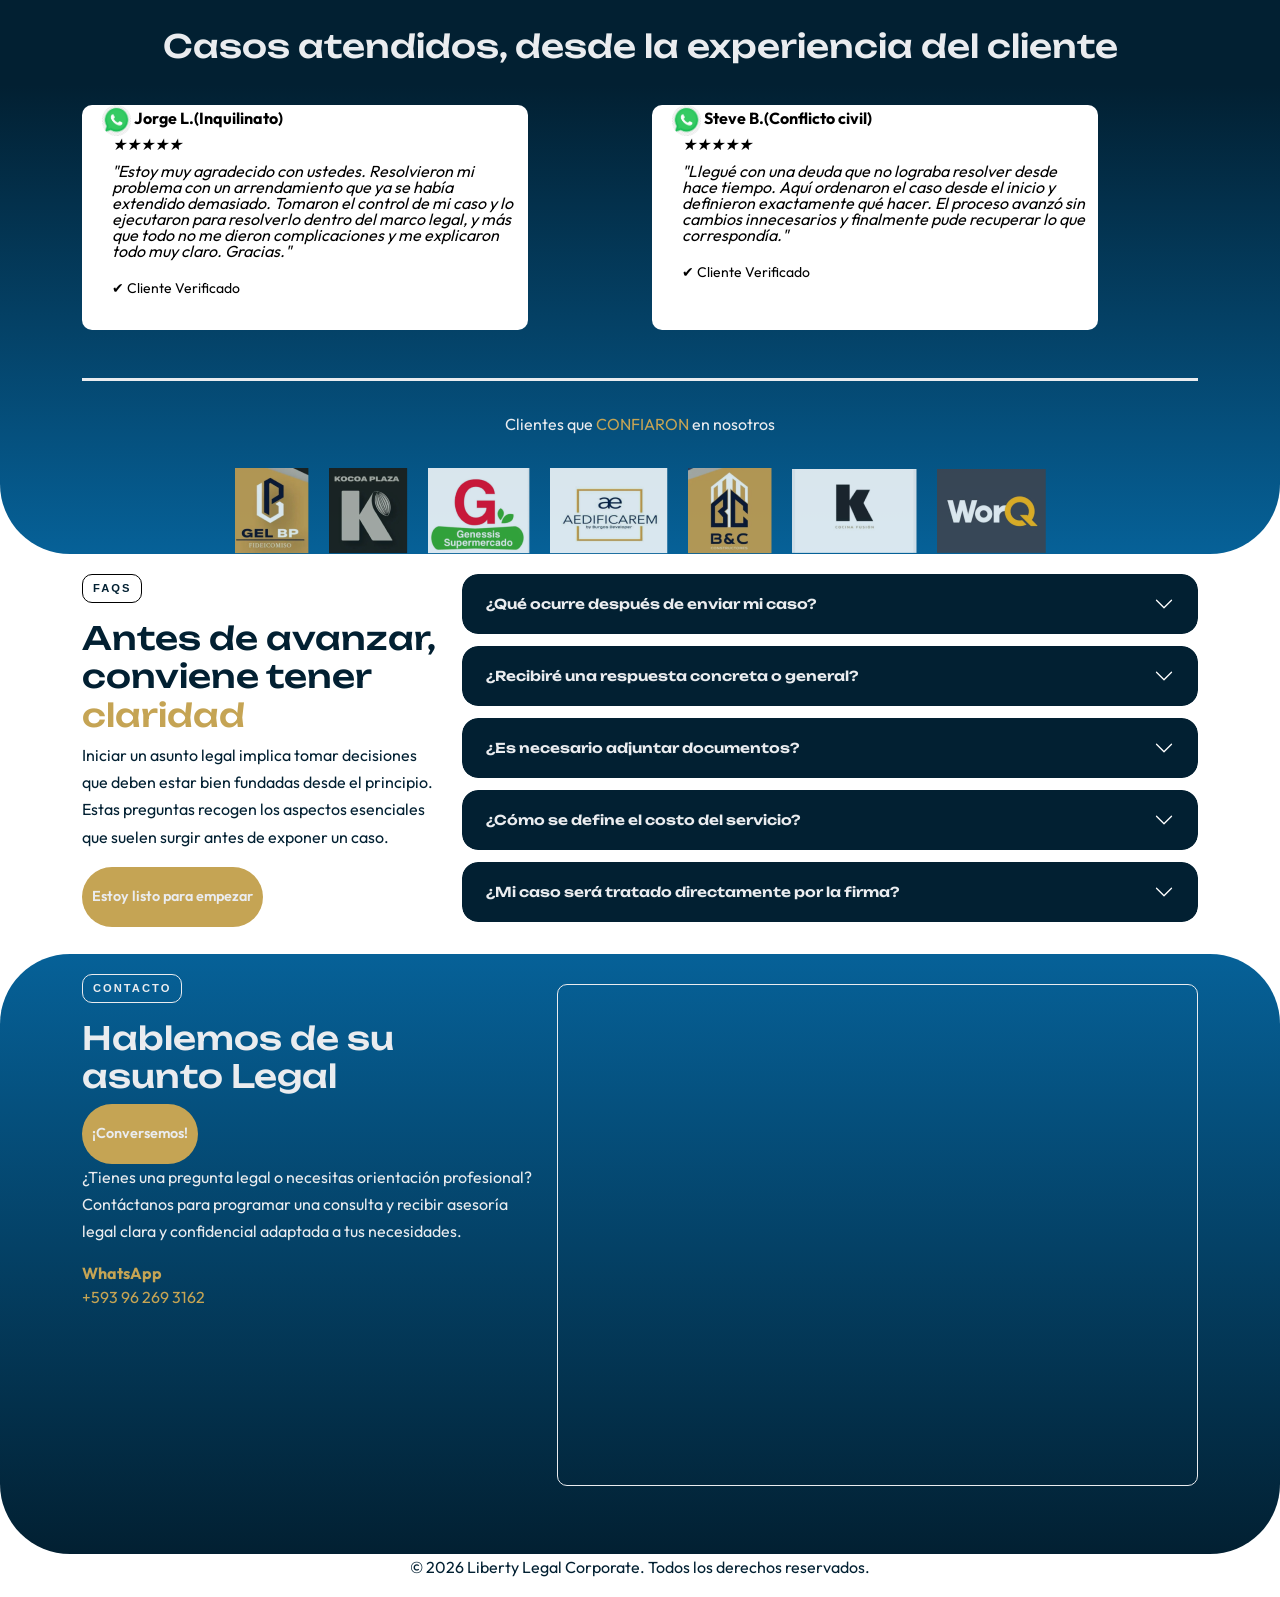
==== commit 08665588: "SUBIDA DE ARCHIVOS" ====
--- a/index (1).html
+++ b/index (1).html
@@ -15,80 +15,76 @@
         rel="stylesheet">
 
     <!-- Bootstrap CSS -->
-    <link rel="stylesheet" href="public/bootstrap/css/bootstrap.min.css">
+    <link rel="stylesheet" href="public/bootstrap/css/bootstrap.min.css"> 
+
+    <!-- Nuestros estilos -->
     <link rel="stylesheet" href="estilos/estilos.css">
 </head>
 
 <body>
 
-    <!-- BARRA DE NAVEGACION -->
+    <!-- NAVBAR -->
     <nav class="navbar navbar-expand-lg" id="navbar">
+         
         <!-- navbar-expand-lg: en pantalla grande muestra los links, en celular los esconde y aparece el boton hamburguesa -->
         <div class="container"> <!-- container: centra todo y le pone margenes a los lados -->
 
             <!-- Logo -->
             <a href="#hero" class="navbar-brand">
-                <img src="img/logo.png" alt="Liberty Legal Corporate" class="logo" width="200px">
+                <img src="img/logo menu.webp" alt="Liberty Legal Corporate" class="logo">
             </a>
 
-            <!-- Boton hamburguesa, solo aparece en celular, bootstrap lo maneja solo -->
-            <button class="navbar-toggler" type="button" data-bs-toggle="collapse" data-bs-target="#menu">
+            <button class="navbar-toggler border-0" type="button" data-bs-toggle="collapse" data-bs-target="#menu" aria-controls="menu" aria-expanded="false" aria-label="Toggle navigation">
                 <span class="navbar-toggler-icon"></span>
             </button>
 
-            <!-- Links del menu, en celular se esconden hasta que se toca el boton -->
             <div class="collapse navbar-collapse" id="menu">
-                <ul class="navbar-nav ms-auto align-items-lg-center"> <!-- ms-auto: empuja todo el menu a la derecha -->
+                <ul class="navbar-nav ms-auto align-items-lg-center">
                     <li class="nav-item"><a class="nav-link" href="#sobre-nosotros">La Firma</a></li>
                     <li class="nav-item"><a class="nav-link" href="#servicios">Áreas de Práctica</a></li>
                     <li class="nav-item"><a class="nav-link" href="#proceso">Proceso</a></li>
                     <li class="nav-item"><a class="nav-link" href="#testimonios">Testimonios</a></li>
-                    <li class="nav-item">
-                        <a href="#contacto" class="boton">
-                            ¡Necesito un Aliado! <ion-icon name="arrow-redo-outline"></ion-icon>
-                        </a>
-                    </li>
                 </ul>
             </div>
 
-        </div>
-    </nav>
-
-    <!-- SECCION 1 -->
-    <section id="hero">
-        <div class="container">
-            <div class="row align-items-center"> <!-- row: crea una fila, align-items-center: centra verticalmente -->
-
-                <!-- en pantalla grande ocupa la mitad, en celular ocupa todo el ancho -->
-                <div class="col-lg-6">
-                    <h1>Tu <span class="dorado">ALIADO</span> en soluciones legales</h1>
-                    <p>El manejo de un asunto jurídico exige más que intervención puntual.
-                        Requiere seguimiento, criterio y una estructura clara de actuación
-                        desde el inicio. LLC asume cada caso con responsabilidad directa.</p>
-                    <p>Se revisa, se ordena y se conduce bajo fundamentos que puedan sostenerse en el tiempo.</p>
-                    <a href="#contacto" class="boton">
-                        ¡Necesito un Aliado! <ion-icon name="arrow-redo-outline"></ion-icon>
-                    </a>
-                </div>
-
-                <!-- logo grande, en pantalla grande ocupa la otra mitad, en celular se pone abajo -->
-                <div class="col-lg-6 text-center">
-                    <svg width="340" height="311" viewBox="0 0 340 311" fill="none" xmlns="http://www.w3.org/2000/svg">
+            <a href="#contacto" class="boton ms-auto ms-lg-3">
+                ¡Necesito un Aliado!
+            </a>
+
+        </nav>
+        
+        <!-- SECCION 1 -->
+        <section id="hero">
+            <div class="container">
+                <div class="row align-items-center"> <!-- row: crea una fila, align-items-center: centra verticalmente -->
+                    
+                    <!-- en pantalla grande ocupa la mitad, en celular ocupa todo el ancho -->
+                    <div class="col-lg-6">
+                        <h1>Tu <span>ALIADO</span> en soluciones legales</h1>
+                        <p>El manejo de un asunto jurídico exige más que intervención puntual.
+                            Requiere seguimiento, criterio y una estructura clara de actuación
+                            desde el inicio. LLC asume cada caso con responsabilidad directa.</p>
+                            <p>Se revisa, se ordena y se conduce bajo fundamentos que puedan sostenerse en el tiempo.</p>
+                            <a href="#contacto" class="boton">¡Necesito un Aliado!</a>
+                        </div>
+                        
+                        <!-- logo grande, en pantalla grande ocupa la otra mitad, en celular se pone abajo -->
+                        <div class="col-lg-6 text-center">
+                            <svg width="340" height="311" viewBox="0 0 340 311" fill="none" xmlns="http://www.w3.org/2000/svg">
                         <path
-                            d="M332.729 187.647C330.099 170.996 324.219 150.156 312.304 138.159C296.985 122.697 275.218 115.922 253.812 119.697C233.077 123.317 218.635 139.089 210.898 157.913C201.149 181.7 199.911 214.331 203.832 239.773C213.838 237.033 222.4 226.225 226.836 217.382C230.808 209.47 233.438 201.558 236.069 192.87L243.084 192.819L241.64 249.237H205.998C209.454 262.372 215.282 274.111 224.515 283.522C236.12 296.088 252.007 302.708 269.132 301.932C277.849 301.725 285.74 299.501 293.735 296.192C303.329 292.21 311.375 285.953 317.204 277.162C325.766 264.337 330.821 249.806 332.833 234.602L338.764 234.654V301.57C336.804 301.725 334.896 301.777 332.729 301.725C331.079 294.382 328.397 287.866 323.909 281.661C310.344 297.795 292.033 307.672 271.195 309.689C257.01 310.878 243.135 309.792 229.57 305.241C203.728 296.554 183.664 275.714 175.411 249.185H73.3346L73.283 242.618C84.4758 242.411 101.136 244.221 103.148 228.966C104.334 220.071 104.282 211.176 104.334 202.127L104.386 192.301L0.555486 192.353L0.503906 185.786C11.903 185.631 28.6665 187.389 30.4718 171.72C31.555 162.101 31.6581 152.741 31.6581 142.864V48.334C31.6581 40.2669 31.4518 32.7686 31.0392 24.8048C30.6265 17.048 28.5633 9.60139 19.8979 8.20515C13.3473 7.1709 7.20928 7.1709 0.503906 7.1709L0.555486 0.5H95.7202L95.7718 7.22262C87.9317 7.17091 80.6074 7.06748 72.9735 7.94659C67.0419 8.67056 62.6576 12.4973 61.6776 18.6511C60.4396 26.8216 60.2333 34.8888 60.2333 43.473V153.465C60.2333 159.878 60.5428 165.566 60.9554 171.823C61.3165 177.822 65.0818 182.735 71.1167 184.131C75.7588 185.217 80.6074 185.734 85.5074 185.734H104.489L104.437 105.218C104.437 96.9954 104.231 89.342 103.767 81.1714C103.302 73.518 101.085 66.4334 92.677 65.0888C86.1264 64.0546 79.9884 64.0546 73.283 64.0546L73.3346 57.3837H168.499L168.551 64.1063C160.711 64.0546 153.386 63.9512 145.753 64.8303C139.821 65.5542 135.437 69.381 134.457 75.5348C133.219 83.6536 133.012 91.7725 133.012 100.305L132.961 182.166C150.601 175.029 158.441 152.741 163.445 135.883L170.408 135.831L168.912 192.353H132.909L133.58 228.19C133.838 234.602 137.603 239.36 143.793 241.066C148.332 241.894 152.974 242.566 157.668 242.566L173.451 242.618C166.694 211.642 171.027 178.494 187.223 151.19C195.94 136.504 208.474 125.489 224.051 118.766C238.338 112.613 253.503 110.337 269.08 111.578C282.027 112.664 293.838 116.698 304.773 123.472C311.891 127.868 318.236 132.625 323.858 139.503C327.881 131.488 329.996 123.576 330.976 114.836H337.062L338.713 187.699L332.729 187.647Z"
-                            fill="white" stroke="#022032" stroke-miterlimit="10" />
+                        d="M332.729 187.647C330.099 170.996 324.219 150.156 312.304 138.159C296.985 122.697 275.218 115.922 253.812 119.697C233.077 123.317 218.635 139.089 210.898 157.913C201.149 181.7 199.911 214.331 203.832 239.773C213.838 237.033 222.4 226.225 226.836 217.382C230.808 209.47 233.438 201.558 236.069 192.87L243.084 192.819L241.64 249.237H205.998C209.454 262.372 215.282 274.111 224.515 283.522C236.12 296.088 252.007 302.708 269.132 301.932C277.849 301.725 285.74 299.501 293.735 296.192C303.329 292.21 311.375 285.953 317.204 277.162C325.766 264.337 330.821 249.806 332.833 234.602L338.764 234.654V301.57C336.804 301.725 334.896 301.777 332.729 301.725C331.079 294.382 328.397 287.866 323.909 281.661C310.344 297.795 292.033 307.672 271.195 309.689C257.01 310.878 243.135 309.792 229.57 305.241C203.728 296.554 183.664 275.714 175.411 249.185H73.3346L73.283 242.618C84.4758 242.411 101.136 244.221 103.148 228.966C104.334 220.071 104.282 211.176 104.334 202.127L104.386 192.301L0.555486 192.353L0.503906 185.786C11.903 185.631 28.6665 187.389 30.4718 171.72C31.555 162.101 31.6581 152.741 31.6581 142.864V48.334C31.6581 40.2669 31.4518 32.7686 31.0392 24.8048C30.6265 17.048 28.5633 9.60139 19.8979 8.20515C13.3473 7.1709 7.20928 7.1709 0.503906 7.1709L0.555486 0.5H95.7202L95.7718 7.22262C87.9317 7.17091 80.6074 7.06748 72.9735 7.94659C67.0419 8.67056 62.6576 12.4973 61.6776 18.6511C60.4396 26.8216 60.2333 34.8888 60.2333 43.473V153.465C60.2333 159.878 60.5428 165.566 60.9554 171.823C61.3165 177.822 65.0818 182.735 71.1167 184.131C75.7588 185.217 80.6074 185.734 85.5074 185.734H104.489L104.437 105.218C104.437 96.9954 104.231 89.342 103.767 81.1714C103.302 73.518 101.085 66.4334 92.677 65.0888C86.1264 64.0546 79.9884 64.0546 73.283 64.0546L73.3346 57.3837H168.499L168.551 64.1063C160.711 64.0546 153.386 63.9512 145.753 64.8303C139.821 65.5542 135.437 69.381 134.457 75.5348C133.219 83.6536 133.012 91.7725 133.012 100.305L132.961 182.166C150.601 175.029 158.441 152.741 163.445 135.883L170.408 135.831L168.912 192.353H132.909L133.58 228.19C133.838 234.602 137.603 239.36 143.793 241.066C148.332 241.894 152.974 242.566 157.668 242.566L173.451 242.618C166.694 211.642 171.027 178.494 187.223 151.19C195.94 136.504 208.474 125.489 224.051 118.766C238.338 112.613 253.503 110.337 269.08 111.578C282.027 112.664 293.838 116.698 304.773 123.472C311.891 127.868 318.236 132.625 323.858 139.503C327.881 131.488 329.996 123.576 330.976 114.836H337.062L338.713 187.699L332.729 187.647Z"
+                        fill="white" stroke="#022032" stroke-miterlimit="10" />
                     </svg>
                 </div>
-
-            </div>
-        </div>
-    </section>
-
-    <!-- SECCION 1.2 -->
+            </div>
+        </div>
+    </div>
+    
+    <!-- SECCION 1.5 -->
     <section id="stats">
         <div class="container">
             <div class="row text-center"> <!-- row: los 4 numeros van en una fila -->
-
+                
                 <!-- col-6: en celular se muestran 2 por fila, col-lg-3: en pantalla grande los 4 en una sola fila -->
                 <div class="col-6 col-lg-3">
                     <h2>5+</h2>
@@ -106,11 +102,12 @@
                     <h2>97%</h2>
                     <p>Valoración del Servicio</p>
                 </div>
-
-            </div>
-        </div>
-    </section>
-
+                
+            </div>
+        </div>
+    </section>
+</section>
+    
     <!-- SECCION 2 -->
     <section id="sobre-nosotros">
         <div class="container">
@@ -120,7 +117,7 @@
                 <div class="col-lg-5">
                     <p class="etiqueta">SOBRE NOSOTROS</p>
                     <h2>El derecho se ejerce mejor cuando cada caso tiene
-                        <span>NOMBRE PROPIO</span>
+                        <span class="dorado">NOMBRE PROPIO</span>
                     </h2>
                 </div>
 
@@ -135,12 +132,11 @@
                         posibles. Porque su caso merece más que una asesoría, merece una defensa.</p>
                     <a href="#contacto" class="boton">¡Necesito trabajar con ustedes!</a>
                 </div>
-
-            </div>
-        </div>
-    </section>
-
-    <!-- SECCION 3 CARRISEL -->
+            </div>
+        </div>
+    </section>
+
+    <!-- SECCION 3 -->
     <section id="servicios">
         <div class="container">
 
@@ -156,18 +152,18 @@
                 </div>
             </div>
 
-            <!-- carrusel de bootstrap (muestra 3 tarjetas por pantalla) -->
+            <!-- carrusel de bootstrap, muestra 3 tarjetas por pantalla -->
             <div id="carrusel" class="carousel slide" data-bs-touch="false" data-bs-interval="false">
                 <div class="carousel-inner">
 
-                    <!-- pantalla 1 -->
+                    <!-- pantalla 1 del carrusel -->
                     <div class="carousel-item active">
-                        <div class="row g-4"> <!-- g-4: espacio entre tarjetas -->
+                        <div class="row g-2"> <!-- g-2: espacio entre tarjetas -->
 
                             <div class="col-lg-4"> <!-- col-lg-4: 3 tarjetas en fila en pantalla grande -->
                                 <div class="tarjeta">
                                     <p class="etiqueta">CORPORATIVO</p>
-                                    <img src="..." alt="Derecho Corporativo" width="311.07 px">
+                                    <img src="img/derecho-corp.webp" alt="Derecho Corporativo" width="301.07 px">
                                     <h4>Derecho corporativo y comercial</h4>
                                     <p>Acompañamiento legal a empresas en su funcionamiento ordinario, ya sea
                                         constitución,
@@ -179,7 +175,7 @@
                             <div class="col-lg-4">
                                 <div class="tarjeta">
                                     <p class="etiqueta">CIVIL</p>
-                                    <img src="..." alt="Relaciones y Obligaciones" width="311.07 px">
+                                    <img src="img/civil.webp" alt="Relaciones y Obligaciones" width="301.07 px">
                                     <h4>Relaciones y obligaciones</h4>
                                     <p>Intervención en conflictos derivados de deudas, incumplimientos y
                                         responsabilidades
@@ -191,7 +187,7 @@
                             <div class="col-lg-4">
                                 <div class="tarjeta">
                                     <p class="etiqueta">LABORAL</p>
-                                    <img src="..." alt="Derecho Laboral" width="311.07 px">
+                                    <img src="img/laboral.webp" alt="Derecho Laboral" width="301.07 px">
                                     <h4>Empleador y trabajador</h4>
                                     <p>Asesoría en contratación, terminación laboral, conflictos individuales y
                                         cumplimiento de obligaciones laborales.</p>
@@ -203,12 +199,12 @@
 
                     <!-- pantalla 2 del carrusel -->
                     <div class="carousel-item">
-                        <div class="row g-4">
+                        <div class="row g-2">
 
                             <div class="col-lg-4">
                                 <div class="tarjeta">
                                     <p class="etiqueta">SOCIETARIO</p>
-                                    <img src="..." alt="Societario" width="311.07 px">
+                                    <img src="img/societario.webp" alt="Societario" width="301.07 px">
                                     <h4>Estructura y dinámica empresarial</h4>
                                     <p>Asesoría en la organización interna de sociedades, relaciones entre socios,
                                         reformas estatutarias y resolución de conflictos corporativos.</p>
@@ -218,7 +214,7 @@
                             <div class="col-lg-4">
                                 <div class="tarjeta">
                                     <p class="etiqueta">TRIBUTARIO</p>
-                                    <img src="..." alt="Tributario" width="311.07 px">
+                                    <img src="img/tributario.webp" alt="Tributario" width="301.07 px">
                                     <h4>Obligaciones fiscales</h4>
                                     <p>Análisis y cumplimiento de cargas tributarias, planificación fiscal y atención
                                         de requerimientos de la administración.</p>
@@ -228,7 +224,7 @@
                             <div class="col-lg-4">
                                 <div class="tarjeta">
                                     <p class="etiqueta">INQUILINATO</p>
-                                    <img src="..." alt="Inquilinato" width="311.07 px">
+                                    <img src="img/inquilinato.webp" alt="Inquilinato" width="301.07 px">
                                     <h4>Arrendamientos y conflictos derivados</h4>
                                     <p>Gestión de relaciones entre arrendador e inquilino, cumplimiento de contratos,
                                         recuperación de inmuebles y resolución de controversias.</p>
@@ -240,12 +236,12 @@
 
                     <!-- pantalla 3 del carrusel -->
                     <div class="carousel-item">
-                        <div class="row g-4">
+                        <div class="row g-2">
 
                             <div class="col-lg-4">
                                 <div class="tarjeta">
                                     <p class="etiqueta">RECUPERACIÓN DE CARTERA</p>
-                                    <img src="..." alt="Recuperación de Cartera" width="311.07 px">
+                                    <img src="img/recup-cartera.webp" alt="Recuperación de Cartera" width="301.07 px">
                                     <h4>Obligaciones pendientes</h4>
                                     <p>Estructuración de procesos para el cobro de deudas, priorizando vías legales
                                         que permitan una recuperación efectiva.</p>
@@ -255,7 +251,7 @@
                             <div class="col-lg-4">
                                 <div class="tarjeta">
                                     <p class="etiqueta">FAMILIA</p>
-                                    <img src="..." alt="Familia" width="311.07 px">
+                                    <img src="img/familia.webp" alt="Familia" width="301.07 px">
                                     <h4>Relaciones jurídicas personales</h4>
                                     <p>Procesos de divorcio, pensiones y custodia abordados con criterio jurídico
                                         claro, buscando ordenar situaciones que requieren estabilidad legal.</p>
@@ -265,7 +261,7 @@
                             <div class="col-lg-4">
                                 <div class="tarjeta">
                                     <p class="etiqueta">SUCESORIO</p>
-                                    <img src="..." alt="Sucesorio" width="311.07" px>
+                                    <img src="img/sucesorio.webp" alt="Sucesorio" width="301.07 px">
                                     <h4>Transmisión y orden patrimonial</h4>
                                     <p>Asesoría en procesos de herencia, partición de bienes y planificación sucesoria,
                                         estableciendo una distribución clara del patrimonio.</p>
@@ -277,12 +273,12 @@
 
                     <!-- pantalla 4 del carrusel -->
                     <div class="carousel-item">
-                        <div class="row g-4">
+                        <div class="row g-2">
 
                             <div class="col-lg-4">
                                 <div class="tarjeta">
                                     <p class="etiqueta">PROPIEDAD INTELECTUAL</p>
-                                    <img src="..." alt="Propiedad Intelectual" width="311.07 px">
+                                    <img src="img/propi-intelect.webp" alt="Propiedad Intelectual" width="301.07 px">
                                     <h4>Protección de activos intangibles</h4>
                                     <p>Registro y defensa de derechos sobre marcas, obras y creaciones, garantizando
                                         su uso exclusivo y evitando vulneraciones.</p>
@@ -292,7 +288,7 @@
                             <div class="col-lg-4">
                                 <div class="tarjeta">
                                     <p class="etiqueta">ADMINISTRATIVO</p>
-                                    <img src="..." alt="Administrativo" width="311.07 px">
+                                    <img src="img/administr.webp" alt="Administrativo" width="301.07 px">
                                     <h4>Administración con entidades del Estado</h4>
                                     <p>Gestión de procedimientos administrativos, recursos y defensa ante actuaciones
                                         de entidades del Estado.</p>
@@ -302,13 +298,12 @@
                             <div class="col-lg-4">
                                 <div class="tarjeta">
                                     <p class="etiqueta">DERECHO DE COMPETENCIA</p>
-                                    <img src="..." alt="Derecho de Competencia" width="311.07 px">
+                                    <img src="img/competencia.webp" alt="Derecho de Competencia" width="301.07 px">
                                     <h4>Regulación del mercado</h4>
                                     <p>Asesoría en prácticas comerciales, prevención de conductas restrictivas y
                                         cumplimiento de normativa de competencia.</p>
                                 </div>
                             </div>
-
                         </div>
                     </div>
                 </div>
@@ -320,13 +315,9 @@
                 <button class="carousel-control-next" type="button" data-bs-target="#carrusel" data-bs-slide="next">
                     <span class="carousel-control-next-icon"></span>
                 </button>
-
-            </div>
-            <!-- fin carrusel -->
-
-        </div>
-    </section>
-
+            </div>
+        </div>
+    </section>
 
     <!-- SECCION 4 -->
     <section id="proceso">
@@ -336,17 +327,21 @@
                 <!-- descripcion del proceso, lado izquierdo en pantalla grande -->
                 <div class="col-lg-4">
                     <p class="etiqueta">PROCESO</p>
+
                     <h2>Proceso LLC</h2>
-                    <p>El tratamiento de cada caso sigue una secuencia definida. Desde la revisión inicial
-                        hasta su resolución, el proceso se estructura para resguardar sus intereses y sostener
-                        decisiones jurídicas consistentes.</p>
-                    <a href="#contacto" class="boton">¡Quiero empezar YA!</a>
+                    <div class="procesollc">
+
+                        <p>El tratamiento de cada caso sigue una secuencia definida. Desde la revisión inicial
+                            hasta su resolución, el proceso se estructura para resguardar sus intereses y sostener
+                            decisiones jurídicas consistentes.</p>
+                            <a href="#contacto" class="boton">¡Quiero empezar YA!</a>
+                        </div>
                 </div>
 
                 <!-- los 4 pasos, lado derecho en pantalla grande -->
                 <div class="col-lg-8">
 
-                    <div class="paso">
+                    <div class="paso1">
                         <h3 class="numero">01</h3>
                         <div>
                             <h4>Revisión inicial</h4>
@@ -356,7 +351,7 @@
                         </div>
                     </div>
 
-                    <div class="paso">
+                    <div class="paso2">
                         <h3 class="numero">02</h3>
                         <div>
                             <h4>Planteamiento del caso</h4>
@@ -365,7 +360,7 @@
                         </div>
                     </div>
 
-                    <div class="paso">
+                    <div class="paso3">
                         <h3 class="numero">03</h3>
                         <div>
                             <h4>Definición de estrategia</h4>
@@ -374,7 +369,7 @@
                         </div>
                     </div>
 
-                    <div class="paso">
+                    <div class="paso4">
                         <h3 class="numero">04</h3>
                         <div>
                             <h4>Ejecución y seguimiento</h4>
@@ -389,12 +384,11 @@
         </div>
     </section>
 
-
     <!-- SECCION 5 -->
     <section id="testimonios">
         <div class="container">
 
-            <p class="etiqueta text-center">TESTIMONIOS</p>
+            <p class="etiqueta">TESTIMONIOS</p>
             <h2 class="text-center">Casos atendidos, desde la experiencia del cliente</h2>
 
             <!-- dos testimonios lado a lado en pantalla grande, uno abajo del otro en celular -->
@@ -402,42 +396,43 @@
 
                 <div class="col-lg-6"> <!-- col-lg-6: cada testimonio ocupa la mitad en pantalla grande -->
                     <div class="testimonio">
-                        <strong>Jorge L.</strong>
-                        <p class="dorado">Inquilinato</p>
-                        <p>★★★★★</p>
+                        <img src="img/wahatssap.webp" alt="whatsapp" ">
+                        <strong>Jorge L.(Inquilinato)</strong>
+                       
+                        <p class="star">★★★★★</p>
                         <p>"Estoy muy agradecido con ustedes. Resolvieron mi problema con un arrendamiento
                             que ya se había extendido demasiado. Tomaron el control de mi caso y lo ejecutaron
                             para resolverlo dentro del marco legal, y más que todo no me dieron complicaciones
                             y me explicaron todo muy claro. Gracias."</p>
-                        <small>✔ Cliente Verificado</small>
-                    </div>
-                </div>
-
-                <div class="col-lg-6">
-                    <div class="testimonio">
-                        <strong>Steve B.</strong>
-                        <p class="dorado">Conflicto civil</p>
-                        <p>★★★★★</p>
+                            <small>✔ Cliente Verificado</small>
+                        </div>
+                    </div>
+                    
+                    <div class="col-lg-6">
+                        <div class="testimonio">
+                        <img src="img/wahatssap.webp" alt="whatsapp" ">
+                        <strong>Steve B.(Conflicto civil)</strong>
+                        
+                        <p class="star">★★★★★</p>
                         <p>"Llegué con una deuda que no lograba resolver desde hace tiempo. Aquí ordenaron
                             el caso desde el inicio y definieron exactamente qué hacer. El proceso avanzó sin
                             cambios innecesarios y finalmente pude recuperar lo que correspondía."</p>
                         <small>✔ Cliente Verificado</small>
                     </div>
                 </div>
-
-            </div>
-
-            <!-- logos de los clientes que confiaron en la firma -->
+            </div>
+
+            <!-- logos de los clientes  -->
             <div class="text-center mt-5">
                 <p>Clientes que <span>CONFIARON</span> en nosotros</p>
                 <div class="logos-clientes">
-                    <img src="img/logo-gelbp.png" alt="GEL BP">
-                    <img src="img/logo-kodiak.png" alt="Kodiak Plaza">
-                    <img src="img/logo-supermercado.png" alt="Grupo Supermercado">
-                    <img src="img/logo-aecoficarem.png" alt="AECOFICAREM">
-                    <img src="img/logo-byc.png" alt="B&C">
-                    <img src="img/logo-k.png" alt="K">
-                    <img src="img/logo-worq.png" alt="WorQ">
+                    <img src="img/GELBP.webp" alt="GEL BP">
+                    <img src="img/KOCOAPLAZA.webp" alt="Kocoa Plaza">
+                    <img src="img/GENESISSUP.webp" alt="Genesis Support">
+                    <img src="img/AEDIFICAREM.webp" alt="AECOFICAREM">
+                    <img src="img/BYC.webp" alt="B&C">
+                    <img src="img/COCINAFUSION.webp" alt="K">
+                    <img src="img/WORQ.webp" alt="WorQ">
                 </div>
             </div>
 
@@ -456,11 +451,12 @@
                     <p>Iniciar un asunto legal implica tomar decisiones que deben estar bien fundadas
                         desde el principio. Estas preguntas recogen los aspectos esenciales que suelen
                         surgir antes de exponer un caso.</p>
-                    <a href="#contacto" class="boton">Estoy listo para empezar</a>
+                    <a href="#contacto" class="boton">
+                        Estoy listo para empezar</a>
                 </div>
 
                 <!-- acordeon de bootstrap, lado derecho en pantalla grande -->
-                <!-- el acordeon se abre y se cierra solo -->
+                <!-- el acordeon se abre y se cierra solo, bootstrap lo maneja -->
                 <div class="col-lg-8">
                     <div class="accordion" id="preguntas">
 
@@ -542,9 +538,11 @@
 
                     </div>
                 </div>
-            </div>
-        </div>
-    </section>
+
+            </div>
+        </div>
+    </section>
+
 
     <!-- SECCION 7 -->
     <section id="contacto">
@@ -555,15 +553,12 @@
                 <div class="col-lg-5">
                     <p class="etiqueta">CONTACTO</p>
                     <h2>Hablemos de su asunto Legal</h2>
-                    <a href="#contacto" class="boton">
-                        ¡Conversemos! <ion-icon name="arrow-redo-outline"></ion-icon>
-                    </a>
+                    <a href="#contacto" class="boton">¡Conversemos!</a>
                     <p>¿Tienes una pregunta legal o necesitas orientación profesional? Contáctanos para
                         programar una consulta y recibir asesoría legal clara y confidencial adaptada a
                         tus necesidades.</p>
                     <!-- link directo a whatsapp -->
                     <a href="https://wa.me/593962693162" target="_blank" class="whatsapp">
-                        <ion-icon name="logo-whatsapp"></ion-icon>
                         <span>
                             <strong>WhatsApp</strong><br>
                             +593 96 269 3162
@@ -574,15 +569,18 @@
                 <!-- formulario de tally, lado derecho en pantalla grande -->
                 <!-- ir a tally.so, crear el formulario y pegar el link del embed en el src -->
                 <div class="col-lg-7">
-                    <iframe
-                        src="https://tally.so/embed/TU_ID_DE_TALLY?alignLeft=1&hideTitle=1&transparentBackground=1&dynamicHeight=1"
+                    <form class="form" action="https://formsubmit.co/TUCORREO@gmail.com" method="POST">
+                     <iframe
+                        src="https://tally.so/r/dW2vDV"
                         width="100%" height="500" frameborder="0" title="Formulario de contacto">
+                        
                     </iframe>
                 </div>
 
             </div>
         </div>
     </section>
+
 
     <!-- FOOTER -->
     <footer id="footer">
@@ -592,7 +590,9 @@
     </footer>
 
 
-    <!-- Bootstrap JS -->
+    <!-- Bootstrap JS: necesario para el menu hamburguesa, el carrusel y el acordeon -->
     <script src="public/bootstrap/js/bootstrap.bundle.min.js"></script>
+
 </body>
+
 </html>
--- a/estilos/estilos.css
+++ b/estilos/estilos.css
@@ -0,0 +1,648 @@
+@import url('https://fonts.googleapis.com/css2?family=Outfit:wght@100..900&family=Unbounded:wght@200..900&display=swap');
+
+:root {
+    --dorado: #C5A454;
+    --texto-claro: #EAECEF;
+    --fondo-blanco: #FFFFFF;
+    --fondo-azul-1: linear-gradient(180deg, #022032 25%, #066198 100%);
+    --fondo-azul-2: linear-gradient(180deg, #066198 0%, #022032 100%);
+    --azul-oscuro: #022032;
+    --negro-texto: #000000;
+    --gris: #EAECEF;
+}
+
+/* globales */
+* {
+    margin: 0;
+    padding: 0;
+    box-sizing: border-box;
+}
+
+html {
+    scroll-behavior: smooth;
+}
+
+body {
+    background-color: var(--fondo-blanco);
+    font-family: 'Outfit', sans-serif;
+    color: var(--azul-oscuro);
+}
+
+h1,
+h2,
+h3 {
+    font-family: 'Unbounded', sans-serif;
+
+}
+
+h4 {
+    font-family: 'Outfit', sans-serif;
+    font-weight: 600;
+    margin-left: 30px;
+    margin-top: 10px;
+}
+
+h5,
+h6 {
+    font-family: 'Outfit', sans-serif;
+    font-weight: 600;
+
+}
+
+p {
+    font-family: 'Outfit', sans-serif;
+    font-weight: 400;
+    line-height: 1.7;
+
+
+}
+
+span {
+    color: var(--dorado);
+}
+
+a {
+    text-decoration: none;
+}
+
+img {
+    max-width: 100%;
+    height: auto;
+    display: block;
+}
+
+/* boton universal */
+.boton {
+    display: inline-flex;
+    align-items: center;
+    gap: 10px;
+    background-color: var(--dorado);
+    color: var(--azul-oscuro);
+    font-family: 'Outfit', sans-serif;
+    font-weight: 600;
+    font-size: 0.9rem;
+    padding: 10px 10px 10px 10px;
+    border-radius: 100px;
+}
+
+.boton:hover {
+    opacity: 0.85;
+    color: var(--azul-oscuro);
+}
+
+.etiqueta {
+    display: inline-block;
+    font-family: 'Inter', sans-serif;
+    font-size: 0.7rem;
+    font-weight: 600;
+    letter-spacing: 2px;
+    text-transform: uppercase;
+    color: var(--azul-oscuro);
+
+    padding: 4px 10px;
+    margin-bottom: 16px;
+}
+
+
+/* ============================================================
+NAVBAR
+en pantalla grande: logo + links + boton
+   en celular: solo logo a la izquierda y boton a la derecha
+   ============================================================ */
+
+#navbar {
+    position: fixed;
+    top: 0;
+    left: 0;
+    width: 100%;
+    z-index: 100;
+    padding: 16px 0;
+    background-color: var(--azul-oscuro);
+}
+
+#navbar .logo {
+    height: 40px;
+    width: auto;
+}
+
+#navbar .nav-link {
+    font-family: 'Outfit', sans-serif;
+    font-size: 0.9rem;
+    font-weight: 500;
+    color: var(--texto-claro);
+    padding: 8px 14px;
+    transition: color 0.2s ease;
+}
+
+#navbar .nav-link:hover {
+    color: var(--dorado);
+}
+
+#navbar .boton {
+    font-size: 0.85rem;
+    padding: 8px 8px 8px 16px;
+}
+
+/* cambia el color del icono hamburguesa a blanco */
+#navbar .navbar-toggler-icon {
+    background-image: url("data:image/svg+xml,%3csvg xmlns='http://www.w3.org/2000/svg' viewBox='0 0 30 30'%3e%3cpath stroke='rgba%28234, 236, 239, 1%29' stroke-linecap='round' stroke-miterlimit='10' stroke-width='2' d='M4 7h22M4 15h22M4 23h22'/%3e%3c/svg%3e");
+}
+
+/* en celular: esconde hamburguesa y links, solo logo y boton */
+@media (max-width: 991px) {
+
+    #navbar .navbar-toggler {
+        display: none;
+        /* fuera el boton hamburguesa */
+    }
+
+    #navbar .navbar-collapse {
+        display: none !important;
+        /* fuera los links */
+    }
+}
+
+/* -----------------Todo lo del Hero ------------ */
+
+#hero {
+    background: var(--fondo-azul-1);
+    padding-top: 120px;
+    border-radius: 70px;
+    padding-bottom: 0;
+    /* stats tiene su propio padding abajo */
+}
+
+#hero h1 {
+    font-size: 2.8rem;
+    margin-top: 60px;
+    color: var(--texto-claro);
+    line-height: 1.2;
+    margin-bottom: 24px;
+}
+
+#hero p {
+    color: var(--texto-claro);
+    font-size: 1rem;
+    margin-bottom: 16px;
+}
+
+#hero .boton {
+    margin-top: 8px;
+    margin-bottom: 60px;
+    color: var(--texto-claro);
+}
+
+#hero svg {
+    max-width: 340px;
+    width: 100%;
+    height: auto;
+    opacity: 0.9;
+}
+
+.boton {
+    color: var(--texto-claro);
+    height: 60px;
+}
+
+
+
+/* en celular: el svg sale primero (arriba) y el texto abajo
+   esto se logra con order, que cambia el orden visual sin tocar el html */
+@media (max-width: 991px) {
+
+    #hero .row {
+        flex-direction: column;
+        /* apila las columnas una encima de la otra */
+    }
+
+    /* el svg se pone primero aunque en el html este segundo */
+    #hero .col-lg-6:last-child {
+        order: -1;
+        /* -1 significa "ir antes que todo" */
+        margin-bottom: 32px;
+    }
+
+    #hero svg {
+        max-width: 180px;
+        margin: 0 auto;
+        /* centrado */
+    }
+
+    #hero h1 {
+        font-size: 2rem;
+    }
+}
+
+/* ------------Sobre Nosotros ------------ */
+#sobre-nosotros {
+
+    margin-top: 70px;
+    height: 298px;
+
+}
+
+#sobre-nosotros p {
+    color: var(--negro-texto);
+}
+
+#sobre-nosotros .etiqueta {
+    display: inline-block;
+    border: 1px solid var(--negro-texto);
+    border-radius: 10px;
+}
+
+/* ------------------STATS ------------*/
+
+#stats {
+    margin-top: 20px;
+}
+
+#stats .container {
+    /* linea horizontal arriba que separa los numeros del contenido del hero */
+    border-top: 3px solid var(--texto-claro);
+    /* blanco semitransparente */
+    padding: 40px 0;
+}
+
+/* los numeros grandes en dorado */
+#stats h2 {
+    font-family: 'Unbounded', sans-serif;
+
+    font-size: 1.8rem;
+    font-weight: 700;
+    color: var(--texto-claro);
+    margin-bottom: 3px;
+}
+
+/* el texto debajo de cada numero en blanco */
+#stats p {
+    font-size: 0.85rem;
+    color: var(--texto-claro);
+    font-weight: 500;
+}
+
+#stats .col-6:nth-child(3),
+#stats .col-6:nth-child(4) {
+    margin-top: 1px;
+}
+
+/* --------------Servicios ------------*/
+#servicios {
+    margin: 10px;
+    margin-top: 60px;
+    height: 800px;
+    background: var(--fondo-azul-2);
+    color: var(--texto-claro);
+    border-radius: 70px;
+}
+
+#servicios .etiqueta {
+    display: inline-block;
+    margin-top: 30px;
+    border: 1px solid var(--texto-claro);
+    color: var(--texto-claro);
+    text-align: center;
+    border-radius: 10px;
+}
+
+
+/* -------Tarjetas de servicios------- */
+
+.tarjeta {
+
+    background-color: var(--fondo-blanco);
+    border-radius: 30px;
+    color: var(--negro-texto);
+    display: flex;
+    flex-direction: column;
+    height: 100%;
+    padding: 24px;
+    gap: 12px;
+}
+
+.tarjeta p {
+    color: var(--negro-texto);
+}
+
+.tarjeta img {
+    text-align: center;
+    justify-content: center;
+}
+
+#servicios .tarjeta .etiqueta {
+    width: 40%;
+    color: var(--negro-texto);
+    border: 1px solid var(--negro-texto);
+    border-radius: 10px;
+}
+
+
+/* --------Proceso -------- */
+
+/* contenedor del proceso */
+#proceso .row {
+    align-items: flex-start;
+    /* importante */
+
+    color: var(--negro-texto);
+}
+
+/* columna izquierda sticky */
+#proceso .col-lg-4 {
+    display: inline-block;
+    position: sticky;
+    top: 120px;
+    /* altura del navbar */
+    height: fit-content;
+}
+
+#proceso .etiqueta {
+    display: inline-block;
+    border-radius: 10px;
+    border: 1px solid var(--negro-texto);
+    color: var(--negro-texto);
+
+}
+
+.numero {
+
+    font-size: 32px;
+    margin-left: 30px;
+
+}
+
+.numero h3 {
+    margin-top: 10px;
+}
+
+
+#proceso .col-lg-8 .h4 {
+    text-align: center;
+    justify-content: center;
+    color: var(--texto-claro);
+    margin-left: 10px;
+}
+
+#proceso .col-lg-8 .p {
+    margin-left: 10px;
+    font-size: 16px;
+    color: var(--texto-claro);
+
+
+}
+
+#proceso h2 {
+    margin-top: 0px;
+    font-size: 32px;
+}
+
+#proceso .procesollc p {
+    color: var(--negro-texto);
+}
+
+.paso1 p {
+   
+    margin-left: 20px;
+    margin-right: 30px;
+}
+
+.paso2 p {
+    margin-top: 20px;
+    margin-left: 30px;
+    margin-right: 30px;
+}
+
+.paso3 p {
+    margin-top: 2px;
+    margin-left: 30px;
+    margin-right: 30px;
+}
+
+.paso4 p {
+    margin-top: 2px;
+    margin-left: 30px;
+    margin-right: 30px;
+}
+
+#proceso .paso1 {
+
+    width: 55%;
+    height: 300px;
+    margin-left: 10%;
+    color: var(--texto-claro);
+    border-radius: 30px;
+    background-color: var(--azul-oscuro);
+}
+
+#proceso .paso2 {
+    margin-top: 32px;
+    width: 55%;
+    height: 228.86px;
+    margin-left: 10%;
+    color: var(--negro-texto);
+    border-radius: 30px;
+    background-color: var(--gris);
+}
+
+#proceso .paso3 {
+    margin-top: 32px;
+    width: 55%;
+    height: 228.86px;
+    margin-left: 10%;
+    color: var(--texto-claro);
+    border-radius: 30px;
+    background-color: var(--azul-oscuro);
+
+}
+
+#proceso .paso4 {
+    margin-top: 32px;
+    width: 55%;
+    height: 228.86px;
+    margin-left: 10%;
+    color: var(--negro-texto);
+    border-radius: 30px;
+    background-color: var(--gris);
+}
+
+
+/* -------------tESTIMONIOS--------------- */
+
+#testimonios {
+    margin-top: 20px;
+    height: 700 .28px;
+    border-radius: 70px;
+    color: var(--texto-claro);
+    background: var(--fondo-azul-1);
+}   
+
+#testimonios .etiqueta {
+    display: inline-block;
+    border: 1px solid var(--texto-claro);
+    border-radius: 10px;
+    margin-top: 20px;
+    color: var(--texto-claro);
+
+}
+
+#testimonios .text-center {
+    text-align: start;
+    width: 45%;
+}
+
+#testimonios .testimonio {
+    max-width: 445.6px;
+    height: 224.46px;
+    color: var(--negro-texto);
+    border-radius: 10px;
+    background: var(--fondo-blanco);
+}
+
+.testimonio img {
+    margin-left: 20px;
+    border-radius: 100px;
+    display: inline-block;
+    width: 29.3px;
+    height: 31px;
+}
+
+.star {
+    width: 78px;
+    height: 11px;
+    margin-left: 30px;
+   
+    
+}
+
+.testimonio small {
+    margin-left: 30px;
+}
+
+.testimonio p {
+      line-height: 1.0;
+    font-style: italic;
+    font-size: 16px;
+    margin-left: 30px;
+    margin-right: 10px;
+}
+
+/* ---------------logos----------------------- */
+.logos-cliente{
+    display: inline-block;
+}
+
+#testimonios .text-center {
+    text-align: start;
+    width: 100%;
+    border-top: 3px solid var(--texto-claro);
+    padding-top: 30px;
+}
+
+.logos-clientes {
+    display: flex;
+    
+    flex-wrap: wrap; /*controla si los elementos flexibles deben ajustarse en múltiples líneas o no. */
+    justify-content: center;
+    align-items: center;
+    gap: 20px;
+    margin-top: 30px;
+}
+
+.logos-clientes img {
+    max-width: 150px;
+    height: auto;
+    opacity: 0.85;
+    transition: opacity 0.3s ease;
+}
+
+.logos-clientes img:hover {
+    opacity: 1;
+}
+
+
+/* -------------FAQS------------ */
+#faqs {
+    margin-top: 20px;
+}
+
+#faqs .etiqueta {
+    display: inline-block;
+    border: 1px solid var(--negro-texto);
+    border-radius: 10px;
+}
+
+#faqs .accordion-item {
+    border: none;
+    border-radius: 16px;
+    overflow: hidden;
+    margin-bottom: 12px;
+    background-color: transparent;
+}
+
+#faqs .accordion-button {
+    background-color: var(--azul-oscuro);
+    color: var(--texto-claro);
+    font-family: 'Unbounded', sans-serif;
+    font-size: 0.85rem;
+    font-weight: 600;
+    border-radius: 16px;
+    padding: 20px 24px;
+    box-shadow: none;
+}
+
+#faqs .accordion-button:not(.collapsed) {
+    background-color: var(--azul-oscuro);
+    color: var(--texto-claro);
+    border-radius: 16px 16px 0 0;
+    box-shadow: none;
+}
+
+#faqs .accordion-button::after {
+    filter: brightness(0) invert(1);
+}
+
+#faqs .accordion-button:not(.collapsed)::after {
+    filter: brightness(0) invert(1);
+}
+
+#faqs .accordion-collapse {
+    background-color: var(--gris);
+    border-radius: 0 0 16px 16px;
+}
+
+#faqs .accordion-body {
+    font-family: 'Outfit', sans-serif;
+    font-size: 0.95rem;
+    color: var(--azul-oscuro);
+    padding: 20px 24px;
+    line-height: 1.7;
+}
+
+
+/* ------CONTACTO------ */
+#contacto {
+    margin-top: 20px;
+    height: 600px;
+    border-radius: 70px;
+    background: var(--fondo-azul-2);
+    color: var(--texto-claro);
+}
+
+#contacto .etiqueta {
+    display: inline-block;
+    border: 1px solid var(--texto-claro);
+    border-radius: 10px;
+    margin-top: 20px;
+    color: var(--texto-claro);
+
+}
+#contacto .form {
+    margin-top: 30px;
+    display: flex;
+    flex-direction: column;
+    gap: 20px;
+    border-radius: 10px;
+    border: 1px solid var(--texto-claro);
+
+
+}
